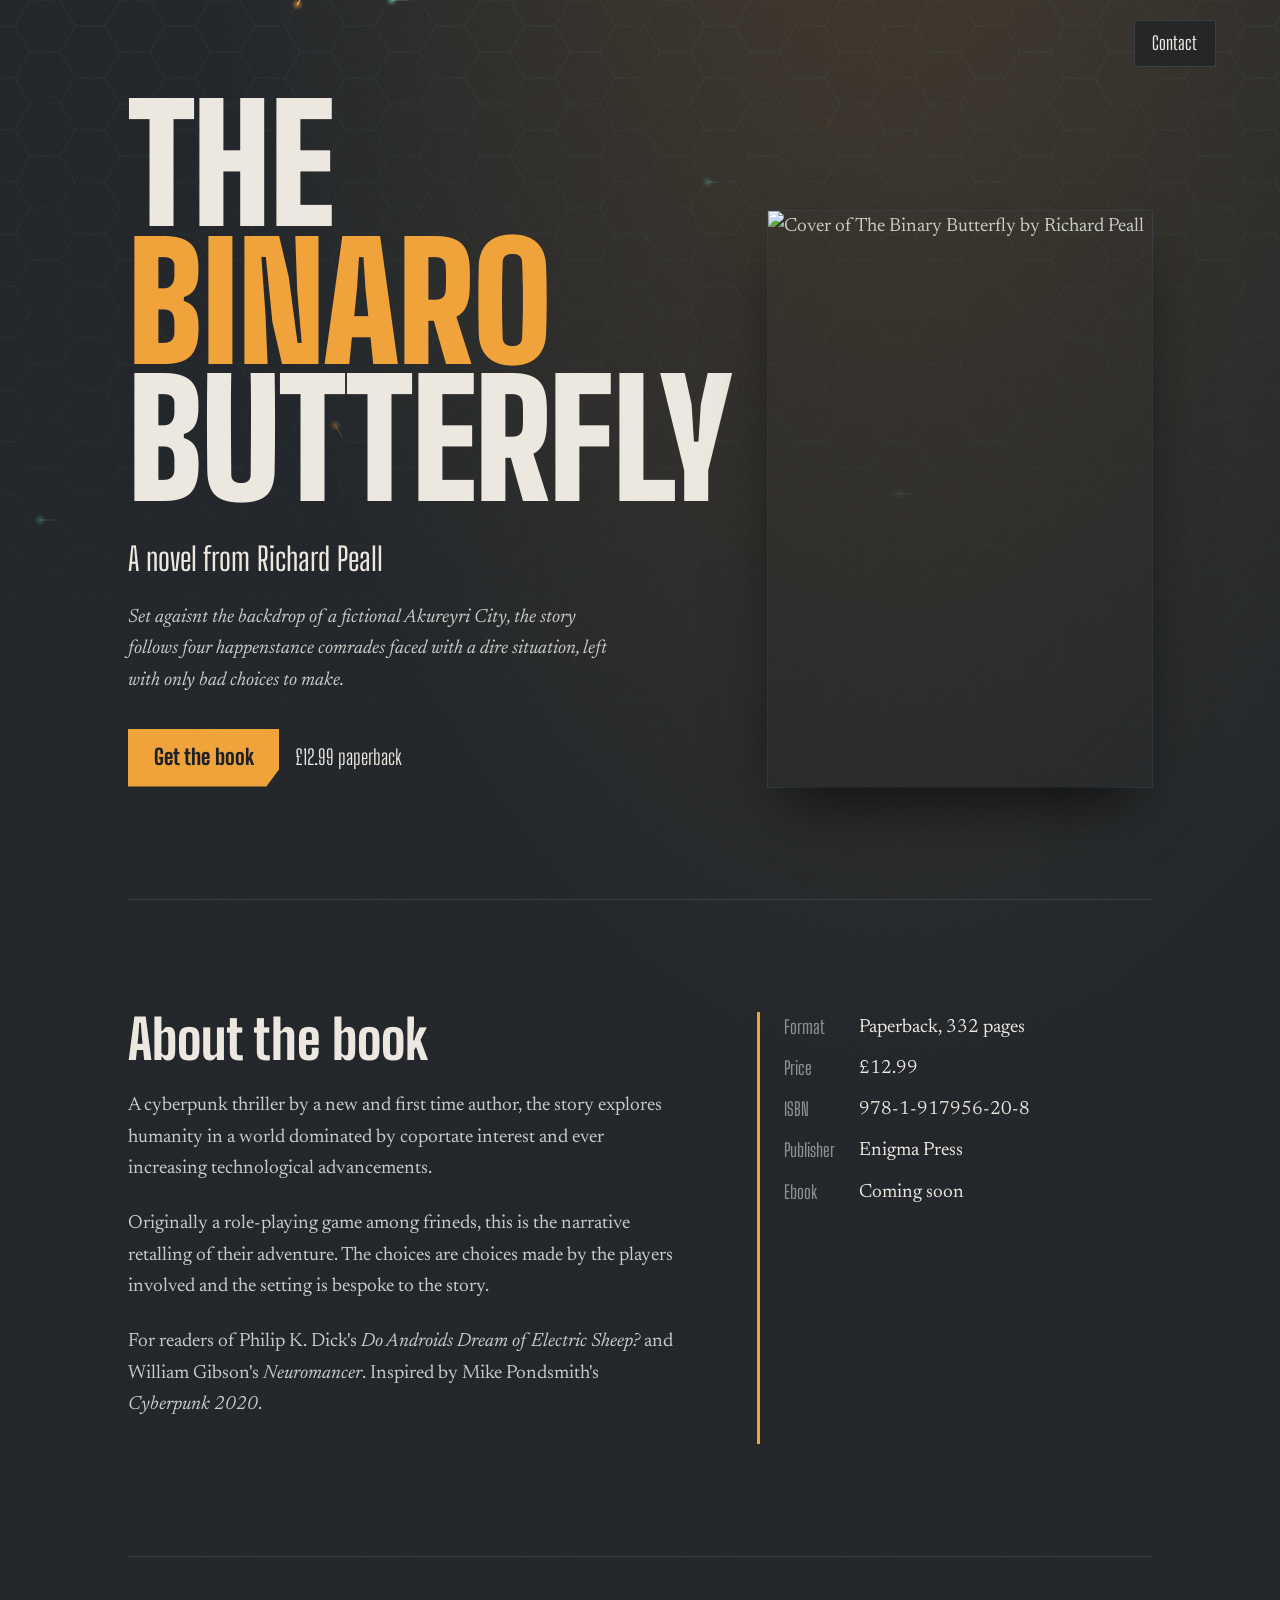
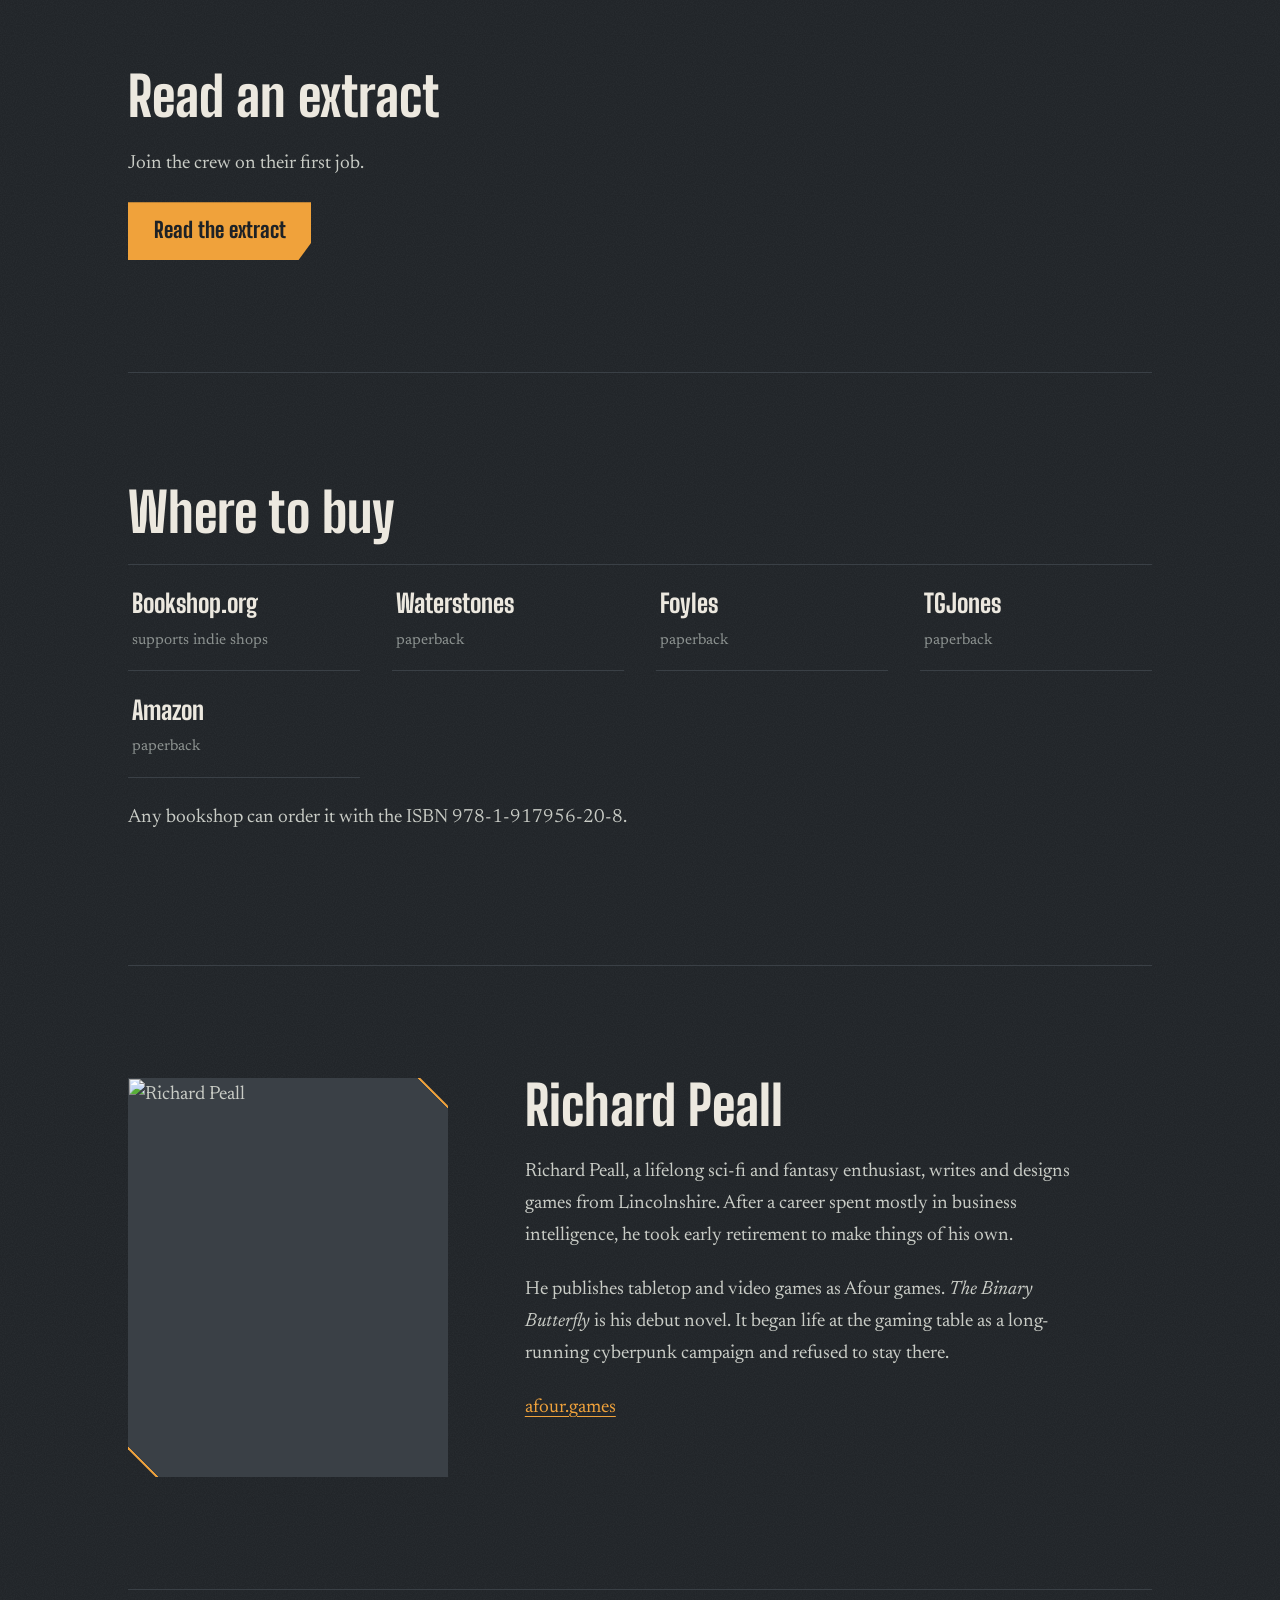
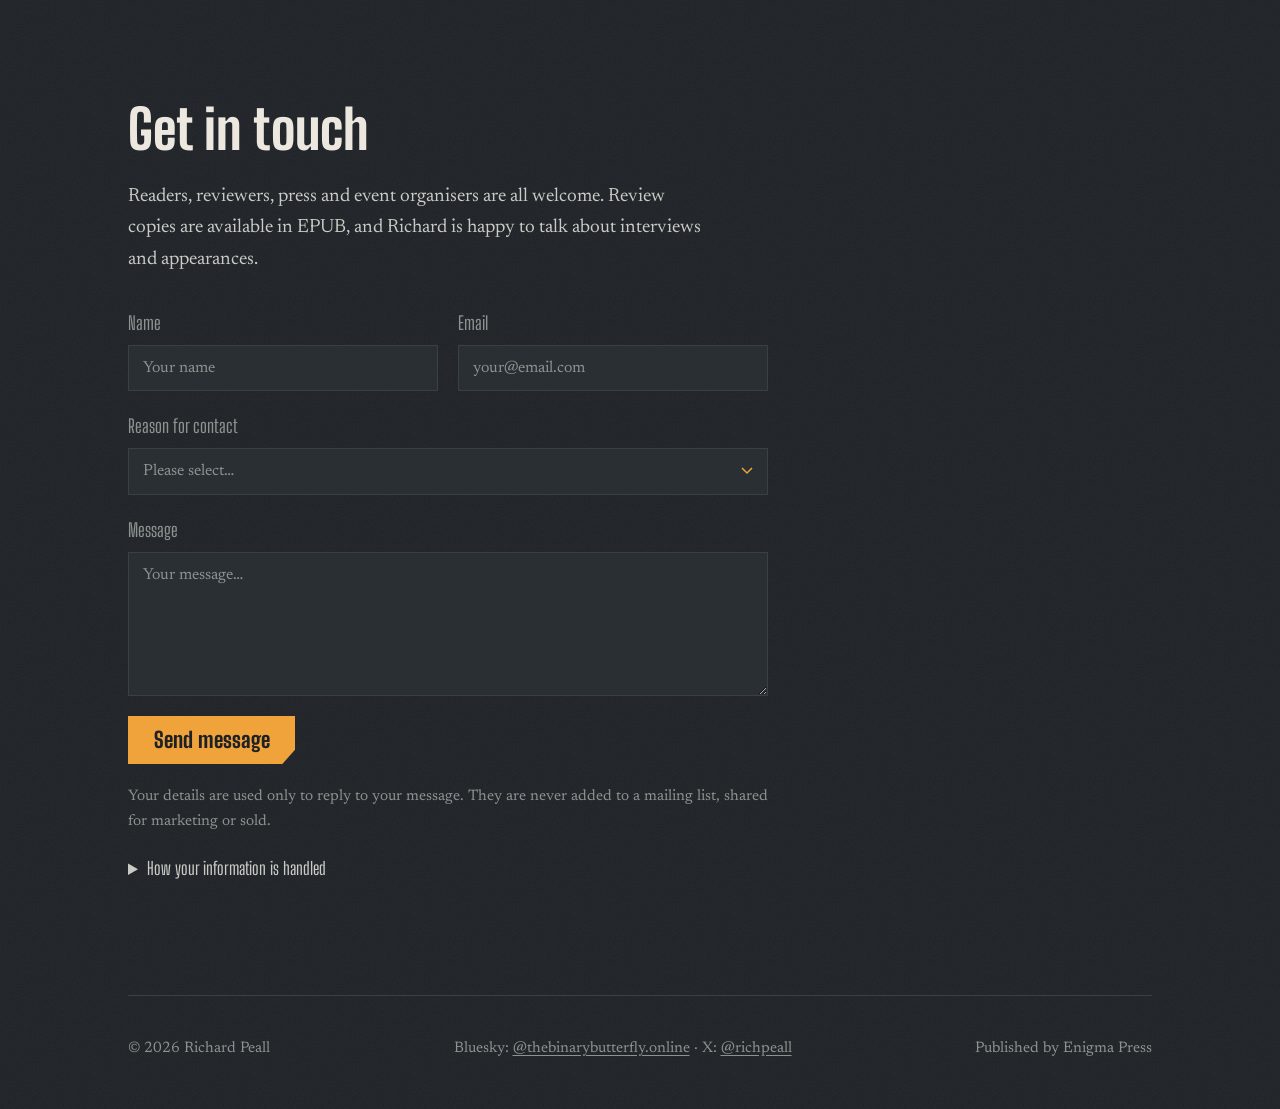
==== index.html @ 23377672 "Hide the reader quotes section until real quotes exist Comment out the 'What readers say' section, w" ====
<!DOCTYPE html>
<html lang="en-GB">
<head>
<meta charset="utf-8">
<meta name="viewport" content="width=device-width, initial-scale=1">
<title>The Binary Butterfly from Richard Peall</title>
<meta name="description" content="The Binary Butterfly, a cyberpunk novel from Richard Peall. Four lives collide in the cyberpunk Akureyri City with only bad choices left to make.">

<!-- Social sharing previews. Images live in /images/ and use full URLs so they resolve from any page. -->
<meta property="og:type" content="book">
<meta property="og:title" content="The Binary Butterfly from Richard Peall">
<meta property="og:description" content="Four lives collide in the cyberpunk Akureyri City with only bad choices left to make.">
<meta property="og:url" content="https://thebinarybutterfly.online/">
<meta property="og:image" content="https://thebinarybutterfly.online/images/share-card.jpg">
<meta property="og:image:width" content="1200">
<meta property="og:image:height" content="630">
<meta name="twitter:card" content="summary_large_image">

<!-- Structured data: helps search engines show the book properly -->
<script type="application/ld+json">
{
  "@context": "https://schema.org",
  "@type": "Book",
  "name": "The Binary Butterfly",
  "author": { "@type": "Person", "name": "Richard Peall" },
  "isbn": "9781917956208",
  "numberOfPages": 332,
  "bookFormat": "https://schema.org/Paperback",
  "publisher": { "@type": "Organization", "name": "Enigma Press" },
  "genre": "Cyberpunk",
  "offers": { "@type": "Offer", "price": "12.99", "priceCurrency": "GBP" }
}
</script>

<link rel="preconnect" href="https://fonts.googleapis.com">
<link rel="preconnect" href="https://fonts.gstatic.com" crossorigin>
<link href="https://fonts.googleapis.com/css2?family=Big+Shoulders+Display:wght@500;800;900&family=Newsreader:ital,opsz,wght@0,6..72,400;0,6..72,600;1,6..72,400&display=swap" rel="stylesheet">

<style>
/* ---------- Theme tokens: change these to re-skin the whole page ---------- */
:root {
  --concrete: #1E2226;   /* page background: wet concrete at night */
  --slab:     #2A2F34;   /* raised surfaces */
  --seam:     #3A4046;   /* borders, rules */
  --fog:      #C9CCC6;   /* body text */
  --paper:    #ECE8DF;   /* headings */
  --sodium:   #F0A23B;   /* accent: sodium streetlight */
  --aurora:   #6FC2B0;   /* secondary accent, used sparingly */

  --display: "Big Shoulders Display", "Arial Narrow", "Helvetica Neue", sans-serif;
  --text:    "Newsreader", Georgia, "Times New Roman", serif;

  --measure: 36rem;      /* comfortable reading width */
  --gutter:  clamp(1.25rem, 5vw, 4rem);
}

*, *::before, *::after { box-sizing: border-box; }
html { scroll-behavior: smooth; }
body {
  margin: 0;
  background-color: var(--concrete);
  /* sodium glow from above + fine concrete grain */
  background-image:
    radial-gradient(ellipse 80% 50% at 70% -10%, rgba(240,162,59,.18), transparent 70%),
    url("data:image/svg+xml,%3Csvg xmlns='http://www.w3.org/2000/svg' width='160' height='160'%3E%3Cfilter id='n'%3E%3CfeTurbulence type='fractalNoise' baseFrequency='.9' numOctaves='2' stitchTiles='stitch'/%3E%3CfeColorMatrix values='0 0 0 0 1  0 0 0 0 1  0 0 0 0 1  0 0 0 .05 0'/%3E%3C/filter%3E%3Crect width='100%25' height='100%25' filter='url(%23n)'/%3E%3C/svg%3E");
  color: var(--fog);
  font-family: var(--text);
  font-size: clamp(1.05rem, 1rem + .3vw, 1.2rem);
  line-height: 1.65;
}
img { max-width: 100%; height: auto; display: block; }
[hidden] { display: none !important; }
a { color: var(--sodium); text-underline-offset: .2em; }
a:hover { color: var(--aurora); }
:focus-visible { outline: 2px solid var(--aurora); outline-offset: 3px; }

h1, h2, h3 { font-family: var(--display); color: var(--paper); line-height: 1; margin: 0; }
h2 { font-size: clamp(2.2rem, 1.6rem + 2.5vw, 3.4rem); font-weight: 800; margin-bottom: 1.5rem; }
h3 { font-size: 1.6rem; font-weight: 800; }

.wrap { max-width: 72rem; margin: 0 auto; padding: 0 var(--gutter); }
section { padding: clamp(4rem, 10vw, 7rem) 0; border-top: 1px solid var(--seam); }
.prose { max-width: var(--measure); }
.prose p { margin: 0 0 1.2em; }

/* ---------- Hex field: faint honeycomb at the top of the page, fading into the concrete ----------
   Flat-top hexes, side 30px, tile 90 x 52. The canvas glints run on the same lattice, so keep the two in step. */
.hexfield {
  position: absolute; top: 0; left: 0; right: 0;
  height: 100vh; min-height: 40rem;
  z-index: 0; pointer-events: none; overflow: hidden;
  background-image: url("data:image/svg+xml,%3Csvg xmlns='http://www.w3.org/2000/svg' width='90' height='52'%3E%3Cpath d='M0 26H15L30 0H60L75 26H90M15 26L30 52H60L75 26' fill='none' stroke='%236FC2B0' stroke-opacity='.075' stroke-width='1'/%3E%3C/svg%3E");
  background-size: 90px 52px;
  -webkit-mask-image: linear-gradient(to bottom, #000 0%, rgba(0,0,0,.55) 45%, transparent 100%);
          mask-image: linear-gradient(to bottom, #000 0%, rgba(0,0,0,.55) 45%, transparent 100%);
}
.hexfield canvas { display: block; width: 100%; height: 100%; }
.wrap { position: relative; z-index: 1; }

/* ---------- Skip link ---------- */
.skip { position: absolute; left: -999px; }
.skip:focus { left: 1rem; top: 1rem; background: var(--sodium); color: var(--concrete); padding: .5rem 1rem; z-index: 10; }

/* ---------- Floating contact link: fades away once the contact section is on screen ---------- */
.float {
  position: fixed; top: 1.25rem; right: var(--gutter); z-index: 5;
  transition: opacity .4s ease, visibility .4s;
}
.float a {
  display: inline-block; padding: .45rem 1.1rem;
  font-family: var(--display); font-weight: 500; font-size: 1.15rem; color: var(--paper); text-decoration: none;
  background: rgba(30,34,38,.7); border: 1px solid var(--seam);
  -webkit-backdrop-filter: blur(6px); backdrop-filter: blur(6px);
}
.float a:hover { color: var(--sodium); border-color: var(--sodium); }
.float.gone { opacity: 0; visibility: hidden; }

/* ---------- Hero: the one bold moment ---------- */
.hero { display: grid; grid-template-columns: minmax(0, 1.3fr) minmax(0, 1fr); gap: clamp(2rem, 6vw, 5rem); align-items: end; padding: clamp(5rem, 8vw, 6rem) 0 clamp(4rem, 10vw, 7rem); }
.title {
  font-size: clamp(4.2rem, 2rem + 10vw, 10rem);
  font-weight: 900;
  line-height: .86;
  text-transform: uppercase;
  letter-spacing: -.01em;
}
.title span { display: block; }
.title .bin { color: var(--sodium); font-variant-numeric: tabular-nums; }
.byline { font-family: var(--display); font-weight: 500; font-size: clamp(1.5rem, 1.2rem + 1vw, 2.2rem); color: var(--paper); margin: 1.5rem 0 1rem; }
.hook { font-style: italic; max-width: 30rem; margin: 0 0 2rem; }

.btn {
  display: inline-block; background: var(--sodium); color: var(--concrete);
  font-family: var(--display); font-weight: 800; font-size: 1.35rem;
  padding: .7rem 1.6rem; text-decoration: none;
  clip-path: polygon(0 0, 100% 0, 100% 70%, calc(100% - .8rem) 100%, 0 100%); /* clipped corner, like a stamped plate */
}
.btn:hover { background: var(--paper); color: var(--concrete); }
.price { margin-left: 1rem; font-family: var(--display); font-size: 1.3rem; color: var(--paper); }

.cover { aspect-ratio: 2 / 3; width: 100%; max-width: 24rem; justify-self: end; box-shadow: 0 30px 60px -20px rgba(0,0,0,.7), 0 0 0 1px var(--seam); }

/* Author photo: corners cut top right and bottom left, like the button's stamped plate.
   The frame is 1px larger than the photo; its cut edges are sodium, the straight edges are seam. */
.portrait {
  width: 100%; max-width: 20rem;
  --cut: 1.75rem;
  --chamfer: polygon(0 0, calc(100% - var(--cut)) 0, 100% var(--cut), 100% 100%, var(--cut) 100%, 0 calc(100% - var(--cut)));
  padding: 1px;
  background:
    linear-gradient(225deg, var(--sodium) calc(var(--cut) * .7071 + 2px), transparent 0),
    linear-gradient(45deg,  var(--sodium) calc(var(--cut) * .7071 + 2px), transparent 0),
    var(--seam);
  clip-path: var(--chamfer);
}
.portrait img { width: 100%; clip-path: var(--chamfer); }

/* ---------- Book details ---------- */
.split { display: grid; grid-template-columns: 1.4fr 1fr; gap: clamp(2rem, 6vw, 5rem); }
dl.facts { margin: 0; display: grid; grid-template-columns: auto 1fr; gap: .6rem 1.5rem; align-content: start; border-left: 3px solid var(--sodium); padding-left: 1.5rem; }
dl.facts dt { font-family: var(--display); font-weight: 500; color: #8C9290; font-size: 1.15rem; }
dl.facts dd { margin: 0; color: var(--paper); }

/* ---------- Praise ---------- */
.quotes { display: grid; gap: 2.5rem; max-width: 50rem; }
blockquote { margin: 0; font-size: clamp(1.25rem, 1.1rem + .6vw, 1.6rem); line-height: 1.45; color: var(--paper); font-style: italic; }
blockquote footer { font-style: normal; font-size: 1rem; color: #8C9290; margin-top: .6rem; }

/* ---------- Where to buy ---------- */
.stores { list-style: none; padding: 0; margin: 0; display: grid; grid-template-columns: repeat(auto-fit, minmax(13rem, 1fr)); column-gap: 2rem; border-top: 1px solid var(--seam); }
.stores li { border-bottom: 1px solid var(--seam); }
.stores a {
  display: flex; flex-direction: column; gap: .2rem;
  padding: 1.1rem .25rem; text-decoration: none; color: var(--paper);
  font-family: var(--display); font-weight: 800; font-size: 1.6rem;
}
.stores a small { font-family: var(--text); font-weight: 400; font-size: .95rem; color: #8C9290; }
.stores a:hover { color: var(--sodium); }

/* ---------- Author ---------- */
.author { display: grid; grid-template-columns: 20rem 1fr; gap: clamp(2rem, 6vw, 5rem); align-items: start; }

/* ---------- Contact form (posts to Formspree) ---------- */
.contact-form { display: grid; gap: 1.25rem; max-width: 40rem; margin-top: 2rem; }
.form-row { display: grid; grid-template-columns: 1fr 1fr; gap: 1.25rem; }
.field { display: grid; gap: .4rem; }
.field label { font-family: var(--display); font-weight: 500; font-size: 1.15rem; color: #8C9290; }
.field input, .field select, .field textarea {
  width: 100%; font: inherit; font-size: 1rem; line-height: 1.4; color: var(--paper);
  background: var(--slab); border: 1px solid var(--seam); border-radius: 0; padding: .7rem .85rem;
}
.field textarea { min-height: 9rem; resize: vertical; }
.field select {
  appearance: none; -webkit-appearance: none; padding-right: 2.5rem;
  background: var(--slab) url("data:image/svg+xml,%3Csvg xmlns='http://www.w3.org/2000/svg' width='12' height='8'%3E%3Cpath d='M1 1l5 5 5-5' fill='none' stroke='%23F0A23B' stroke-width='1.5'/%3E%3C/svg%3E") no-repeat right .9rem center;
}
.field select:invalid { color: #8C9290; }
.field option { color: var(--paper); background: var(--slab); }
.field ::placeholder { color: #8C9290; opacity: 1; }
.field input:focus, .field select:focus, .field textarea:focus { outline: 2px solid var(--aurora); outline-offset: 0; border-color: var(--aurora); }
.honeypot { position: absolute; left: -9999px; width: 1px; height: 1px; overflow: hidden; }
button.btn { border: 0; cursor: pointer; justify-self: start; }
button.btn:disabled { opacity: .6; cursor: progress; }
.form-note { margin: 0; font-size: .95rem; color: #8C9290; }
.privacy { font-size: .95rem; color: #8C9290; max-width: var(--measure); }
.privacy summary { cursor: pointer; font-family: var(--display); font-weight: 500; font-size: 1.1rem; color: var(--fog); }
.privacy summary:hover { color: var(--sodium); }
.privacy p { margin: .75rem 0 0; }
.form-status { margin: 0; }
.form-status:empty { display: none; }
.form-status.error { color: var(--sodium); }
.form-success { font-family: var(--display); font-weight: 500; font-size: clamp(1.4rem, 1.2rem + .8vw, 1.9rem); color: var(--paper); margin: 2rem 0 0; }
.form-success:focus { outline: none; }
.foot a { color: inherit; }
.foot a:hover { color: var(--sodium); }

/* ---------- Footer ---------- */
.foot { border-top: 1px solid var(--seam); padding: 2.5rem 0 3rem; font-size: .95rem; color: #8C9290; display: flex; justify-content: space-between; flex-wrap: wrap; gap: 1rem; }

/* ---------- Mobile ---------- */
@media (max-width: 760px) {
  .hero, .split, .author { grid-template-columns: 1fr; }
  .cover { justify-self: start; max-width: 18rem; }
  .form-row { grid-template-columns: 1fr; }
}

@media (prefers-reduced-motion: reduce) {
  html { scroll-behavior: auto; }
  .float { transition: none; }
}
</style>
</head>
<body>
<a class="skip" href="#book">Skip to the book</a>
<div class="hexfield" aria-hidden="true"><canvas></canvas></div>

<div class="wrap">
  <nav class="float" aria-label="Contact">
    <a href="#contact">Contact</a>
  </nav>

   <main>
    <div class="hero">
      <div>
        <h1 class="title" aria-label="The Binary Butterfly">
          <span>The</span>
          <span class="bin" data-decode="Binary">Binary</span>
          <span>Butterfly</span>
        </h1>
        <p class="byline">A novel from Richard Peall</p>
        <p class="hook">Set agaisnt the backdrop of a fictional Akureyri City, the story follows four happenstance comrades faced with a dire situation, left with only bad choices to make.</p>
        <a class="btn" href="#buy">Get the book</a><span class="price">£12.99 paperback</span>
      </div>

      <img class="cover" src="https://thebinarybutterfly.online/images/TBB-COVER.jpg" alt="Cover of The Binary Butterfly by Richard Peall" width="800" height="1200" fetchpriority="high">
    </div>

    <section id="book">
      <div class="split">
        <div class="prose">
          <h2>About the book</h2>
          <p>A cyberpunk thriller by a new and first time author, the story explores humanity in a world dominated by coportate interest and ever increasing technological advancements.</p>
          <p>Originally a role-playing game among frineds, this is the narrative retalling of their adventure. The choices are choices made by the players involved and the setting is bespoke to the story.</p>
          <!-- Optional comps line. Keep or remove. -->
          <p>For readers of Philip K. Dick's <em>Do Androids Dream of Electric Sheep?</em> and William Gibson's <em>Neuromancer</em>. Inspired by Mike Pondsmith's <em>Cyberpunk 2020</em>.</p>
        </div>
        <dl class="facts">
          <dt>Format</dt><dd>Paperback, 332 pages</dd>
          <dt>Price</dt><dd>£12.99</dd>
          <dt>ISBN</dt><dd>978-1-917956-20-8</dd>
          <dt>Publisher</dt><dd>Enigma Press</dd>
          <dt>Ebook</dt><dd><!-- EDIT --> Coming soon</dd>
        </dl>
      </div>
    </section>

    <!-- READER QUOTES: hidden until there are real ones to show.
         To restore: replace the placeholder quotes (delete any unused block),
         then remove this comment's opening line and the closing line after </section>.
    <section id="praise">
      <h2>What readers say</h2>
      <div class="quotes">
        <blockquote>
          <p>Review quote goes here. One or two sentences, pulled from a published review.</p>
          <footer>Reviewer name, Publication or blog</footer>
        </blockquote>
        <blockquote>
          <p>Second review quote goes here.</p>
          <footer>Reviewer name, Publication or blog</footer>
        </blockquote>
      </div>
    </section>
    END READER QUOTES -->

    <section id="extract">
      <div class="prose">
        <h2>Read an extract</h2>
        <p>Join the crew on their first job.</p>
        <a class="btn" href="extract/">Read the extract</a>
      </div>
    </section>

    <section id="buy">
      <h2>Where to buy</h2>
      <ul class="stores">
        <li><a href="https://uk.bookshop.org/p/books/the-binary-butterfly-richard-peall/90111f8dfc41b862?ean=9781917956208">Bookshop.org <small>supports indie shops</small></a></li>
        <li><a href="https://www.waterstones.com/book/the-binary-butterfly/richard-peall/9781917956208">Waterstones <small>paperback</small></a></li>
        <li><a href="https://www.foyles.co.uk/book/the-binary-butterfly/richard-peall/9781917956208">Foyles <small>paperback</small></a></li>
        <li><a href="https://www.tgjonesonline.co.uk/Product/RICHARD-PEALL/THE-BINARY-BUTTERFLY/15994697">TGJones <small>paperback</small></a></li>
        <li><a href="https://www.amazon.co.uk/Binary-Butterfly-Richard-Peall/dp/1917956207/">Amazon <small>paperback</small></a></li>
      </ul>
      <p class="prose" style="margin-top:1.5rem">Any bookshop can order it with the ISBN 978-1-917956-20-8.</p>
    </section>

    <section id="author">
      <div class="author">
        <div class="portrait"><img src="https://thebinarybutterfly.online/images/Richy2023_6x8.jpg" alt="Richard Peall" width="640" height="800" loading="lazy"></div>
        <div class="prose">
          <h2>Richard Peall</h2>
          <!-- EDIT: check every line below before publishing -->
          <p>Richard Peall, a lifelong sci-fi and fantasy enthusiast, writes and designs games from Lincolnshire. After a career spent mostly in business intelligence, he took early retirement to make things of his own.</p>
          <p>He publishes tabletop and video games as Afour games. <em>The Binary Butterfly</em> is his debut novel. It began life at the gaming table as a long-running cyberpunk campaign and refused to stay there.</p>
          <p><a href="https://afour.games/">afour.games</a></p>
        </div>
      </div>
    </section>

    <section id="contact">
      <div class="prose">
        <h2>Get in touch</h2>
        <p>Readers, reviewers, press and event organisers are all welcome. Review copies are available in EPUB, and Richard is happy to talk about interviews and appearances.</p>
      </div>

      <!-- Without JavaScript this posts straight to Formspree, which shows its own thank-you page -->
      <form class="contact-form" id="contact-form" action="https://formspree.io/f/xdajvpzg" method="POST">
        <!-- Honeypot anti-spam field: do not remove -->
        <div class="honeypot" aria-hidden="true">
          <label for="gotcha">Leave this empty</label>
          <input type="text" id="gotcha" name="_gotcha" tabindex="-1" autocomplete="off">
        </div>
        <input type="hidden" name="_subject" value="Contact via thebinarybutterfly.online">

        <div class="form-row">
          <div class="field">
            <label for="cf-name">Name</label>
            <input type="text" id="cf-name" name="name" required autocomplete="name" placeholder="Your name">
          </div>
          <div class="field">
            <label for="cf-email">Email</label>
            <input type="email" id="cf-email" name="email" required autocomplete="email" placeholder="your@email.com">
          </div>
        </div>

        <div class="field">
          <label for="cf-reason">Reason for contact</label>
          <select id="cf-reason" name="reason" required>
            <option value="" disabled selected>Please select…</option>
            <option value="Reader message">Reader message</option>
            <option value="Press / media enquiry">Press / media enquiry</option>
            <option value="Review copy request">Review copy request</option>
            <option value="Events / appearances">Events / appearances</option>
            <option value="Other">Other</option>
          </select>
        </div>

        <div class="field">
          <label for="cf-message">Message</label>
          <textarea id="cf-message" name="message" required placeholder="Your message…"></textarea>
        </div>

        <button type="submit" class="btn">Send message</button>
        <p class="form-status" id="form-status" role="alert"></p>
        <p class="form-note">Your details are used only to reply to your message. They are never added to a mailing list, shared for marketing or sold.</p>
        <details class="privacy">
          <summary>How your information is handled</summary>
          <p>Richard Peall is responsible for the information you send through this form: your name, email address, reason for contact and message. It is used only to read and respond to your enquiry, on the basis of legitimate interests under UK GDPR.</p>
          <p>Messages are delivered by Formspree, an external form service that processes them on Richard’s behalf and may store them outside the UK. See <a href="https://formspree.io/legal/privacy-policy" rel="noopener">Formspree’s privacy policy</a>. Your message is kept only as long as needed to deal with your enquiry and any follow-up, then deleted.</p>
          <p>You can ask to see, correct or delete your information at any time by sending a request through this form. If you are unhappy with how it has been handled, you can complain to the <a href="https://ico.org.uk/make-a-complaint/" rel="noopener">Information Commissioner’s Office</a>.</p>
        </details>
      </form>

      <p class="form-success" id="form-success" tabindex="-1" hidden>Thank you — your message has been received. Richard will be in touch soon.</p>
    </section>
  </main>

  <footer class="foot">
    <span>© 2026 Richard Peall</span>
    <span>Bluesky: <a href="https://bsky.app/profile/thebinarybutterfly.online" rel="noopener">@thebinarybutterfly.online</a> · X: <a href="https://x.com/richpeall" rel="noopener">@richpeall</a></span>
    <span>Published by Enigma Press</span>
  </footer>
</div>

<script>
/* One-off decode: "Binary" resolves from 0s and 1s on page load. Skipped if the visitor prefers reduced motion. */
(function () {
  var el = document.querySelector('[data-decode]');
  if (!el || window.matchMedia('(prefers-reduced-motion: reduce)').matches) return;
  var word = el.dataset.decode, frame = 0, total = 36;
  function tick() {
    var settled = Math.floor((frame / total) * word.length);
    var out = '';
    for (var i = 0; i < word.length; i++) {
      out += i < settled ? word[i] : (Math.random() < .5 ? '0' : '1');
    }
    el.textContent = out;
    if (frame++ < total) { setTimeout(tick, 45); } else { el.textContent = word; }
  }
  setTimeout(tick, 300);
})();
</script>

<script>
/* Hex glints: faint points of light that run along the honeycomb lines and fade.
   Skipped if the visitor prefers reduced motion (the static grid stays), and paused while off screen. */
(function () {
  var field = document.querySelector('.hexfield');
  var canvas = field && field.querySelector('canvas');
  if (!canvas || !canvas.getContext || window.matchMedia('(prefers-reduced-motion: reduce)').matches) return;

  var ctx = canvas.getContext('2d');
  var TW = 90, TH = 52, HX = 30, DX = 15, DY = 26;   /* must match the CSS tile */
  /* Every lattice vertex has three edges. "A" vertices have their flat edge to the left, "B" to the right;
     each step alternates the type, and B's direction i is the reverse of A's direction i. */
  var DIRS = {
    A: [[-HX, 0], [DX, -DY], [DX, DY]],
    B: [[HX, 0], [-DX, -DY], [-DX, DY]]
  };
  var TRAIL = 0.7;                                   /* seconds of tail */
  var COLOURS = ['111,194,176', '111,194,176', '111,194,176', '240,162,59'];  /* mostly aurora, sometimes sodium */
  var w = 0, h = 0, glints = [], running = false, last = 0;

  function spawn(g, now) {
    var cols = Math.ceil(w / TW) + 1, rows = Math.ceil(h / TH) + 1;
    g.x = TW * Math.floor(Math.random() * cols) + DX;
    g.y = TH * Math.floor(Math.random() * rows * 0.75) + DY;  /* favour the top, where the grid is strongest */
    g.type = 'A';
    g.dir = Math.floor(Math.random() * 3);
    g.along = 0;
    g.speed = 45 + Math.random() * 40;
    g.born = now + Math.random() * 3;                 /* staggered starts */
    g.life = 3 + Math.random() * 4;
    g.rgb = COLOURS[Math.floor(Math.random() * COLOURS.length)];
    g.trail = [];
    return g;
  }

  function resize() {
    var dpr = Math.min(window.devicePixelRatio || 1, 2);
    w = field.clientWidth; h = field.clientHeight;
    canvas.width = Math.round(w * dpr); canvas.height = Math.round(h * dpr);
    ctx.setTransform(dpr, 0, 0, dpr, 0, 0);
    var want = Math.max(4, Math.min(16, Math.round(w * h / 70000)));
    var now = performance.now() / 1000;
    while (glints.length < want) glints.push(spawn({}, now));
    glints.length = want;
  }

  function step(g, dt, now) {
    if (now < g.born) return;
    var d = DIRS[g.type][g.dir];
    var len = Math.sqrt(d[0] * d[0] + d[1] * d[1]);
    g.along += g.speed * dt;
    while (g.along >= len) {                          /* reached the next vertex: pick a new edge, never straight back */
      g.along -= len;
      g.x += d[0]; g.y += d[1];
      g.trail.push({ x: g.x, y: g.y, t: now });
      g.type = g.type === 'A' ? 'B' : 'A';
      var next = Math.floor(Math.random() * 2);
      g.dir = next >= g.dir ? next + 1 : next;
      d = DIRS[g.type][g.dir];
      len = Math.sqrt(d[0] * d[0] + d[1] * d[1]);
    }
    var f = g.along / len;
    g.hx = g.x + d[0] * f; g.hy = g.y + d[1] * f;
    g.trail.push({ x: g.hx, y: g.hy, t: now });
    while (g.trail.length && now - g.trail[0].t > TRAIL) g.trail.shift();
  }

  function draw(g, now) {
    if (now < g.born || g.trail.length < 2) return;
    var age = (now - g.born) / g.life;
    if (age >= 1) { spawn(g, now); g.born = now + Math.random() * 1.5; return; }
    var env = Math.sin(Math.PI * age) * 0.5;          /* peak opacity: keep it a whisper */
    var t = g.trail;
    ctx.lineWidth = 1.2;
    for (var i = 1; i < t.length; i++) {
      var a = env * (1 - (now - t[i].t) / TRAIL);
      if (a <= 0) continue;
      ctx.strokeStyle = 'rgba(' + g.rgb + ',' + a.toFixed(3) + ')';
      ctx.beginPath(); ctx.moveTo(t[i - 1].x, t[i - 1].y); ctx.lineTo(t[i].x, t[i].y); ctx.stroke();
    }
    var r = ctx.createRadialGradient(g.hx, g.hy, 0, g.hx, g.hy, 6);
    r.addColorStop(0, 'rgba(' + g.rgb + ',' + (env * 1.4).toFixed(3) + ')');
    r.addColorStop(1, 'rgba(' + g.rgb + ',0)');
    ctx.fillStyle = r;
    ctx.fillRect(g.hx - 6, g.hy - 6, 12, 12);
  }

  function frame(ms) {
    if (!running) return;
    var now = ms / 1000, dt = Math.min(now - last, 0.05);
    last = now;
    ctx.clearRect(0, 0, w, h);
    ctx.globalCompositeOperation = 'lighter';
    for (var i = 0; i < glints.length; i++) { step(glints[i], dt, now); draw(glints[i], now); }
    requestAnimationFrame(frame);
  }

  function start() { if (running) return; running = true; last = performance.now() / 1000; requestAnimationFrame(frame); }
  function stop() { running = false; }

  resize();
  window.addEventListener('resize', resize);
  if ('IntersectionObserver' in window) {
    new IntersectionObserver(function (e) { e[0].isIntersecting ? start() : stop(); }).observe(field);
  } else {
    start();
  }
})();
</script>

<script>
/* Hide the floating contact link while the contact section itself is in view. */
(function () {
  var link = document.querySelector('.float'), target = document.getElementById('contact');
  if (!link || !target || !('IntersectionObserver' in window)) return;
  new IntersectionObserver(function (e) {
    link.classList.toggle('gone', e[0].isIntersecting);
  }).observe(target);
})();
</script>

<script>
/* Contact form: send in the background and show the result in place, instead of leaving the page. */
(function () {
  var form = document.getElementById('contact-form');
  if (!form || !window.fetch || !window.FormData) return;
  var status = document.getElementById('form-status');
  var success = document.getElementById('form-success');
  var button = form.querySelector('button[type="submit"]');

  form.addEventListener('submit', function (e) {
    e.preventDefault();
    status.textContent = ''; status.className = 'form-status';
    button.disabled = true; button.textContent = 'Sending…';

    fetch(form.action, { method: 'POST', body: new FormData(form), headers: { 'Accept': 'application/json' } })
      .then(function (res) {
        if (!res.ok) throw new Error(res.status);
        form.hidden = true;
        success.hidden = false;
        success.focus();
      })
      .catch(function () {
        status.textContent = 'Sorry, your message didn’t send. Please check your connection and try again in a moment.';
        status.className = 'form-status error';
        button.disabled = false; button.textContent = 'Send message';
      });
  });
})();
</script>
</body>
</html>
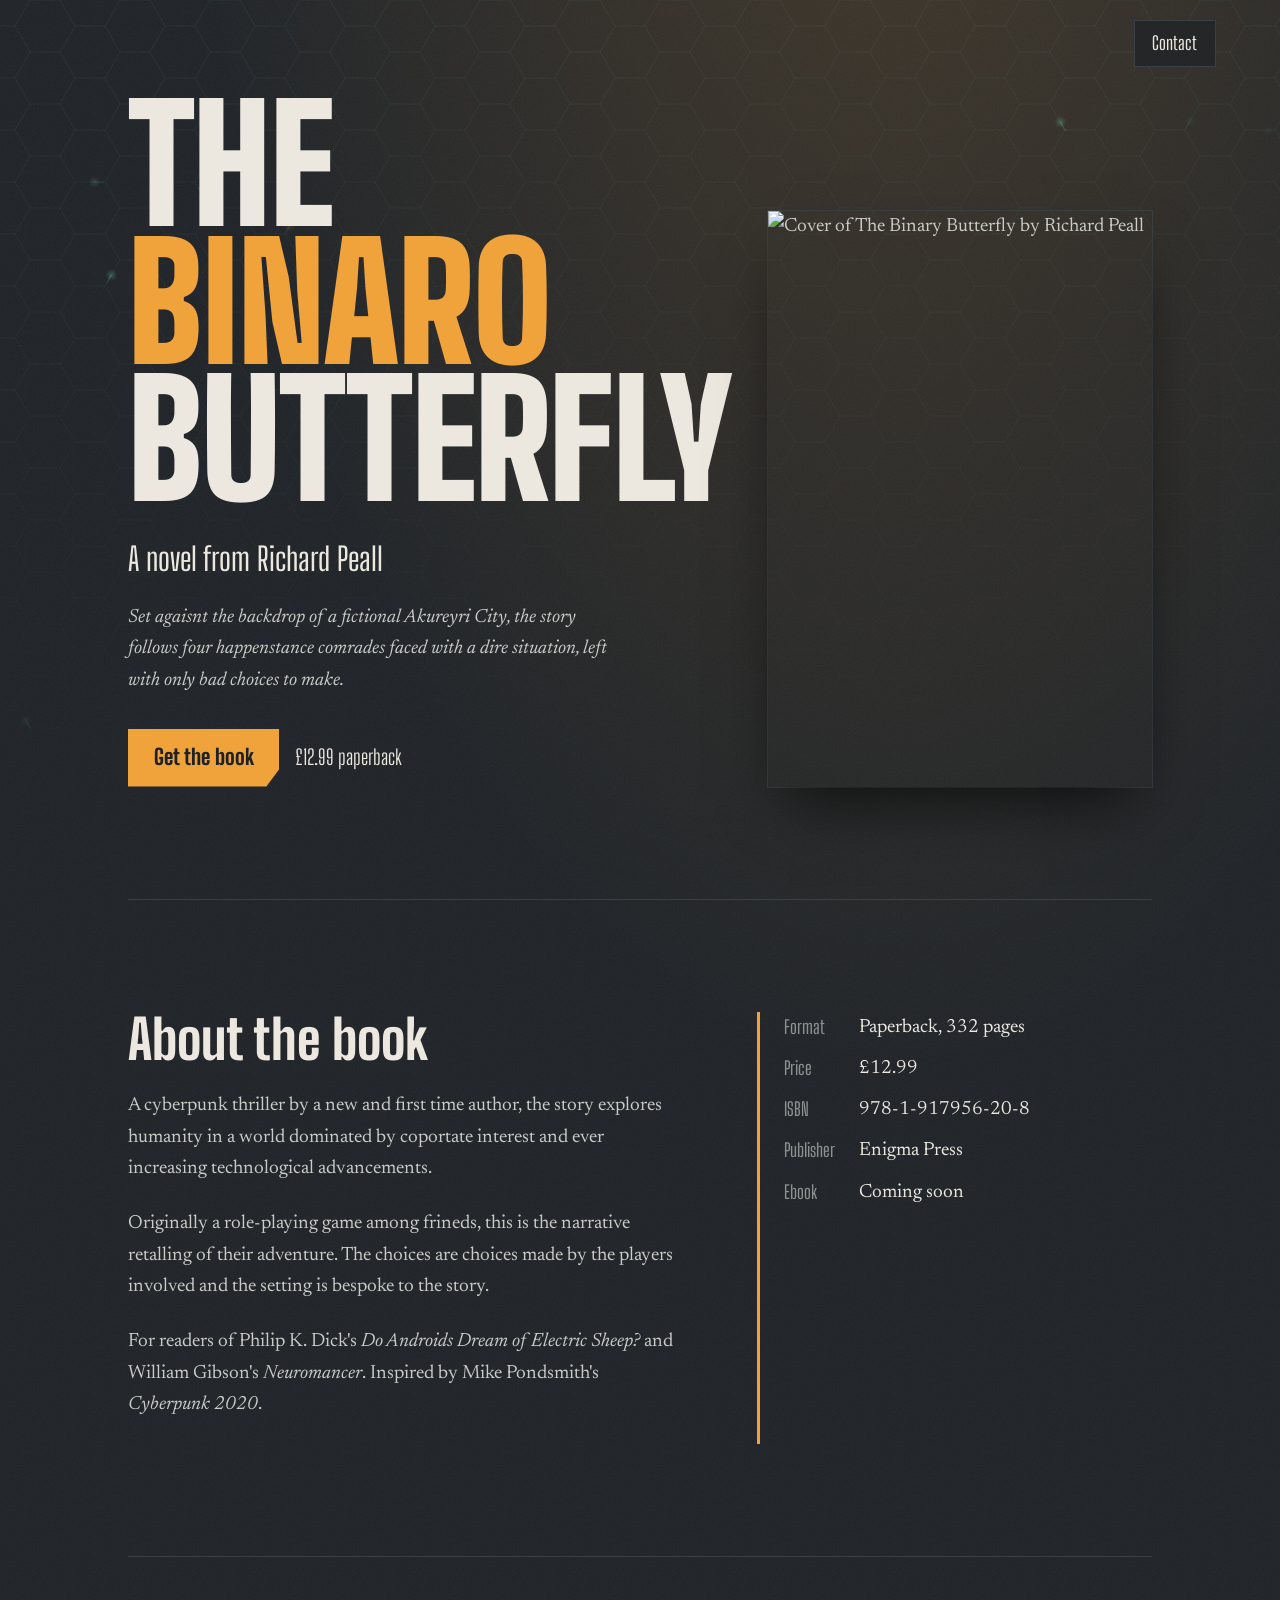
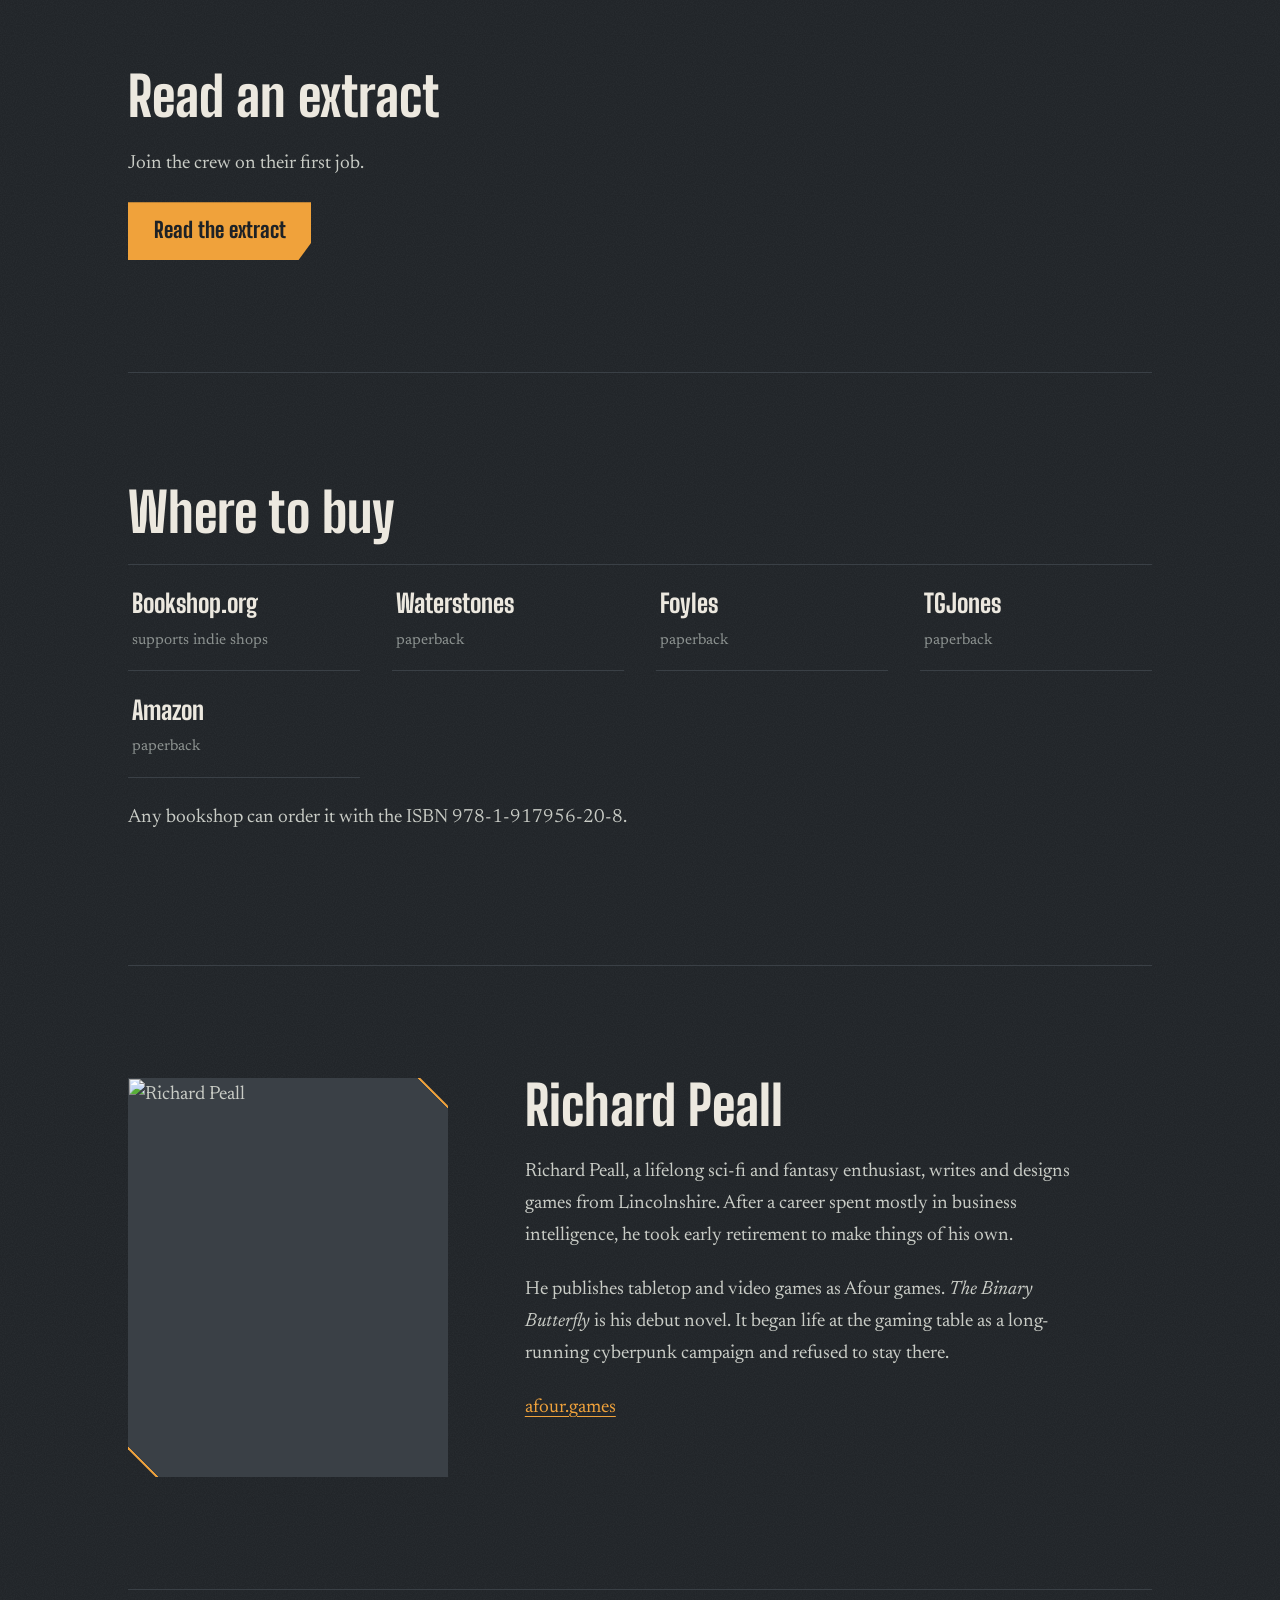
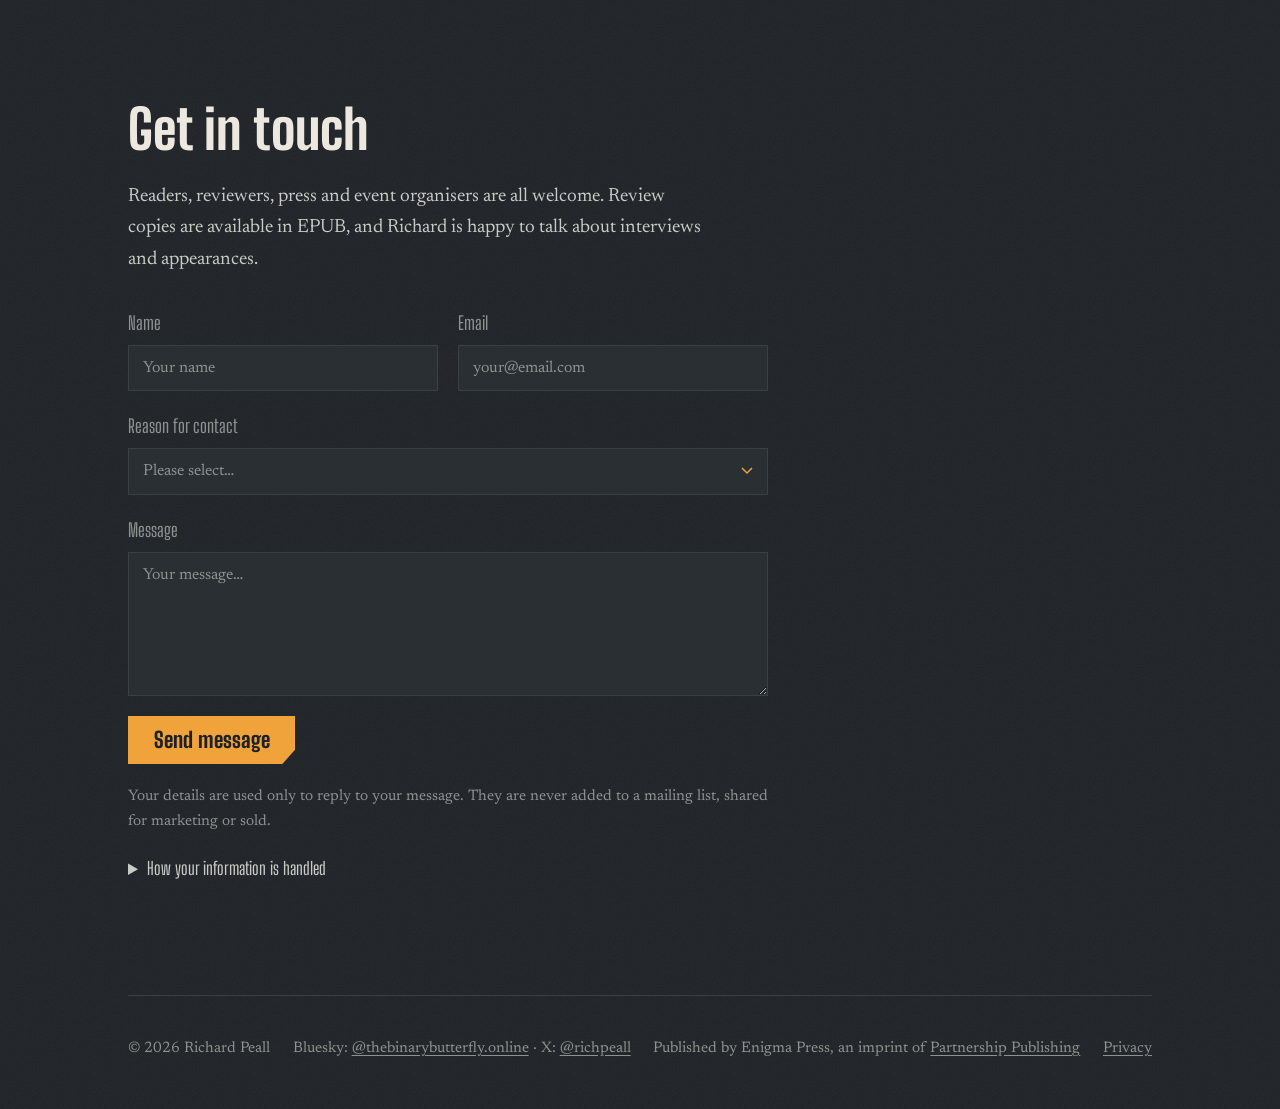
==== commit 8e3caf67: "Add GoatCounter analytics, a privacy page, and the publisher imprint Load GoatCounter's cookie-free " ====
--- a/index.html
+++ b/index.html
@@ -386,7 +386,8 @@
   <footer class="foot">
     <span>© 2026 Richard Peall</span>
     <span>Bluesky: <a href="https://bsky.app/profile/thebinarybutterfly.online" rel="noopener">@thebinarybutterfly.online</a> · X: <a href="https://x.com/richpeall" rel="noopener">@richpeall</a></span>
-    <span>Published by Enigma Press</span>
+    <span>Published by Enigma Press, an imprint of <a href="https://www.partnershippublishing.co.uk/" rel="noopener">Partnership Publishing</a></span>
+    <span><a href="privacy/">Privacy</a></span>
   </footer>
 </div>
 
@@ -559,5 +560,7 @@
   });
 })();
 </script>
+<!-- Cookie-free visitor statistics (GoatCounter); see /privacy/ -->
+<script data-goatcounter="https://richpeall.goatcounter.com/count" async src="https://gc.zgo.at/count.js"></script>
 </body>
 </html>
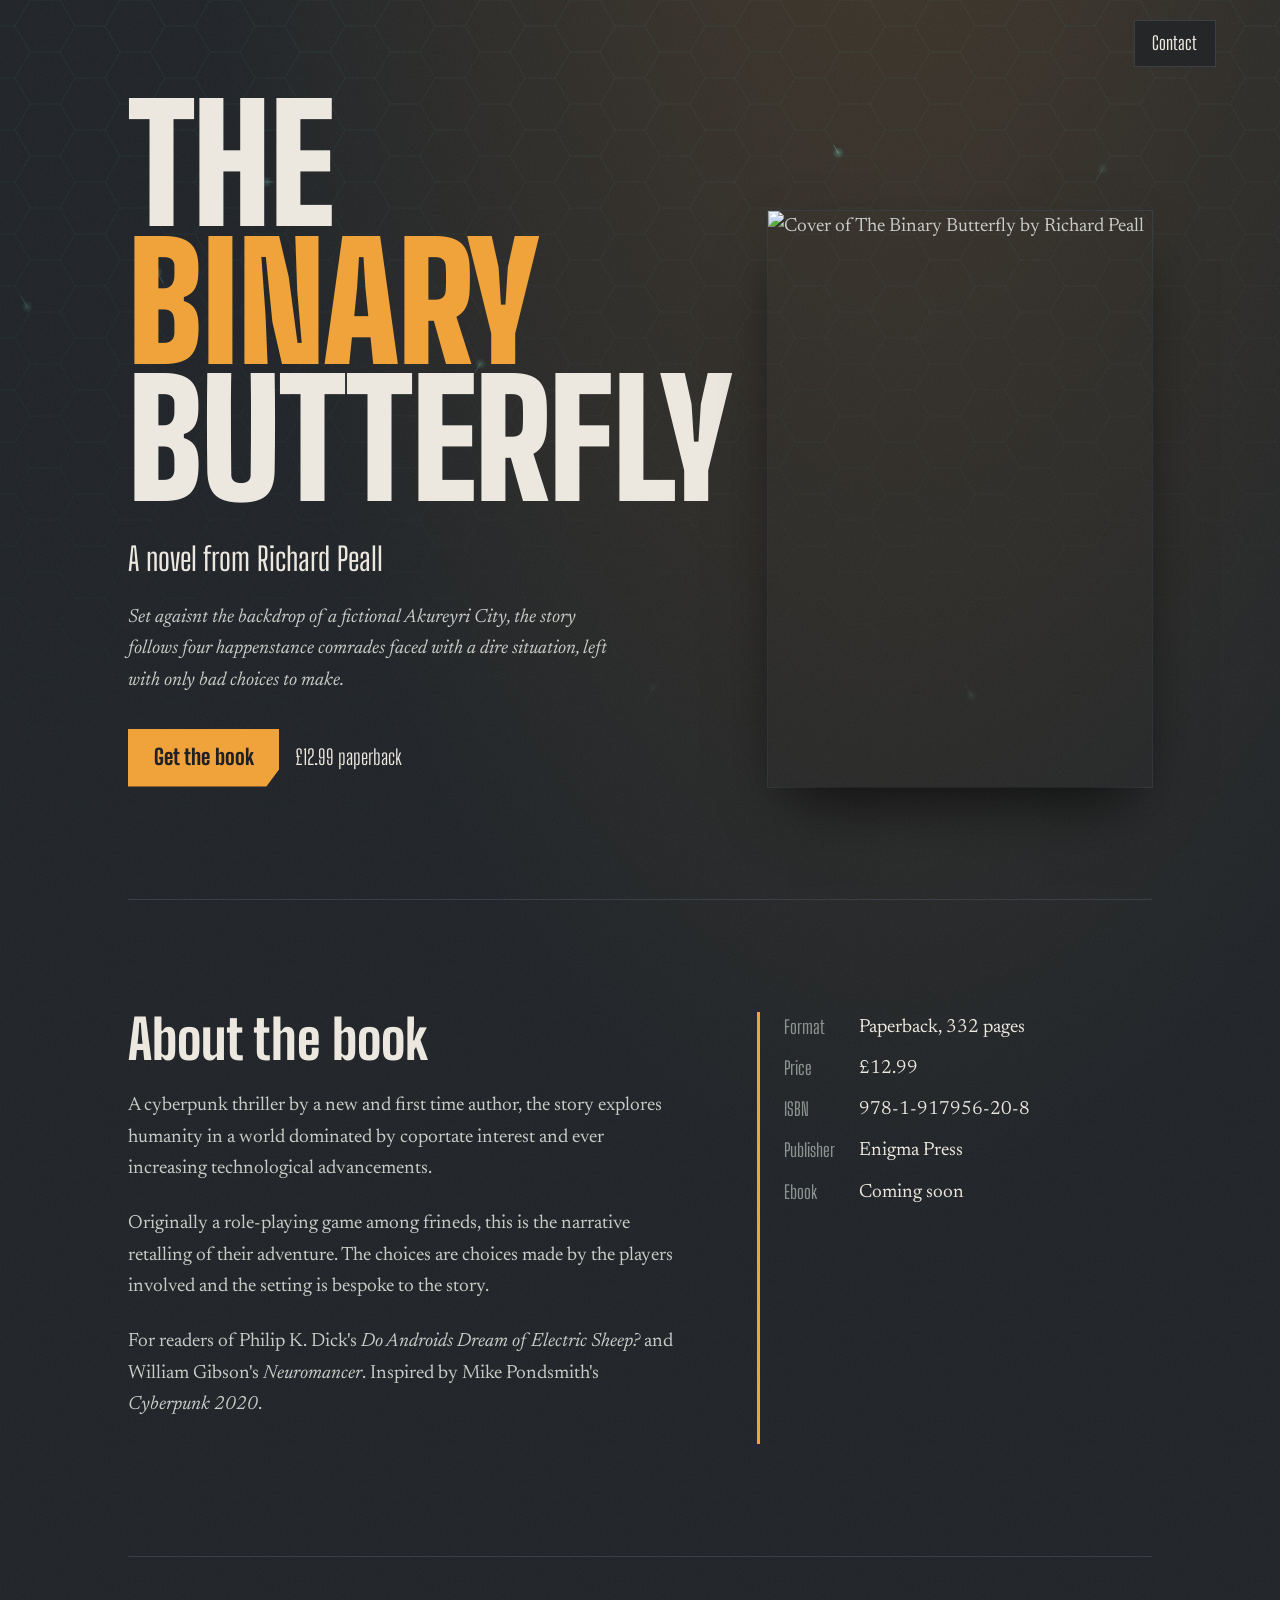
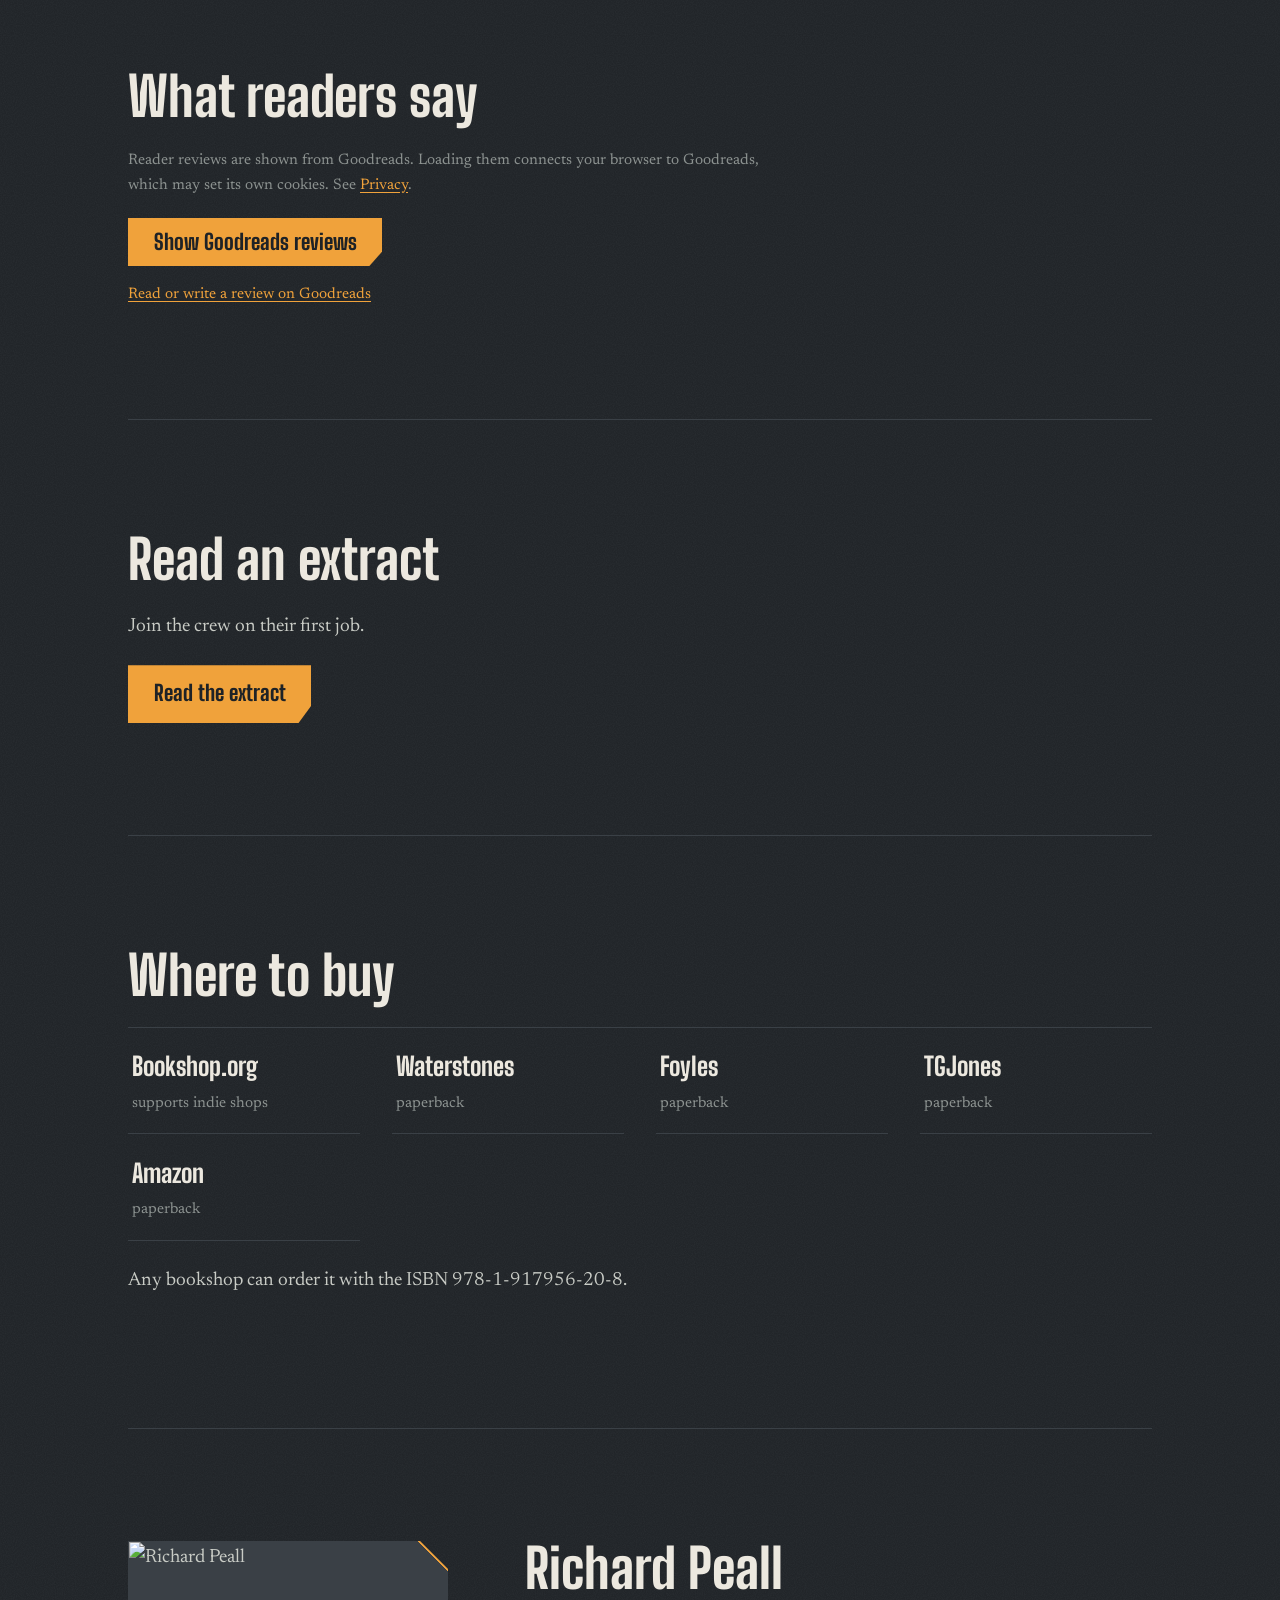
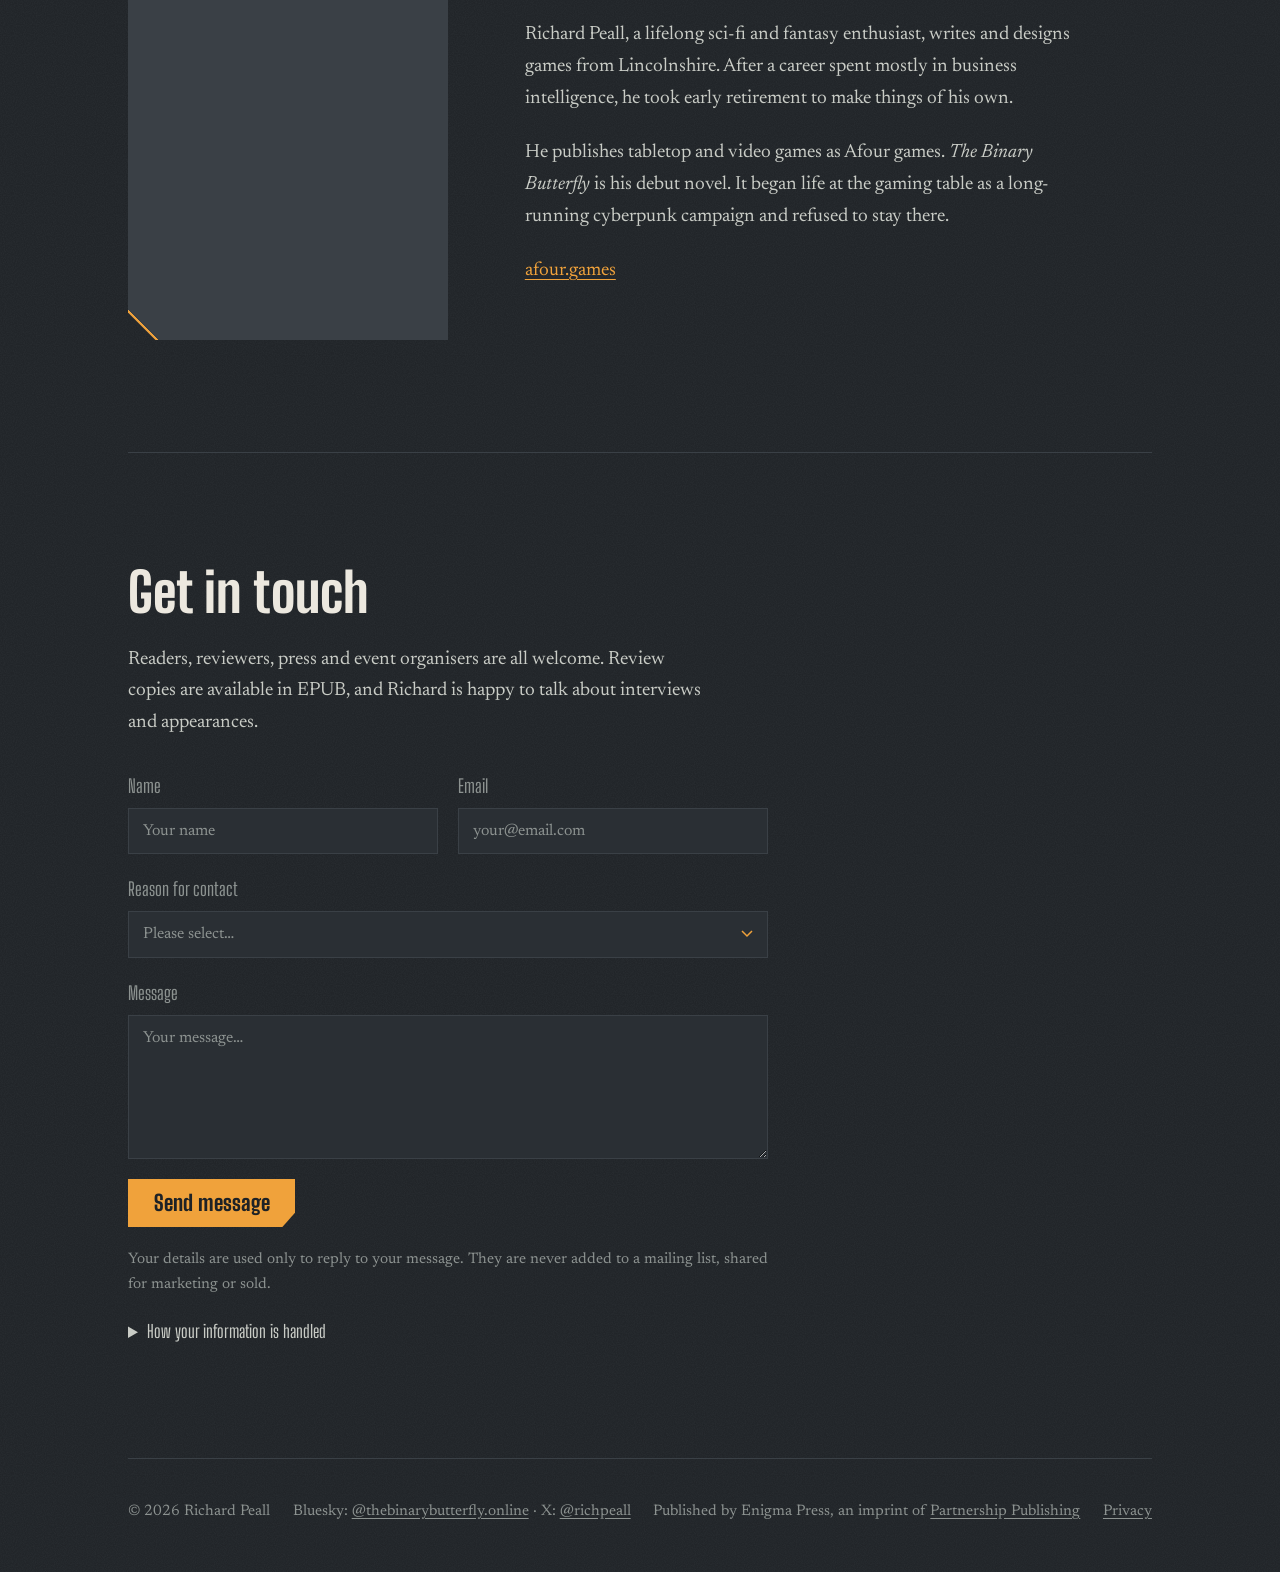
==== commit 993cae6a: "Restore the reader reviews section with a click-to-load Goodreads widget Unhide 'What readers say' a" ====
--- a/index.html
+++ b/index.html
@@ -165,6 +165,12 @@
 .quotes { display: grid; gap: 2.5rem; max-width: 50rem; }
 blockquote { margin: 0; font-size: clamp(1.25rem, 1.1rem + .6vw, 1.6rem); line-height: 1.45; color: var(--paper); font-style: italic; }
 blockquote footer { font-style: normal; font-size: 1rem; color: #8C9290; margin-top: .6rem; }
+
+/* ---------- Goodreads reviews: loaded only when the visitor asks ---------- */
+.gr-widget { max-width: 40rem; }
+.gr-consent { margin: 0 0 1.25rem; color: #8C9290; font-size: .95rem; }
+.gr-widget iframe { display: block; width: 100%; height: 400px; border: 0; background: #fff; box-shadow: 0 0 0 1px var(--seam); }
+.gr-foot { margin: 1rem 0 0; font-size: .95rem; }
 
 /* ---------- Where to buy ---------- */
 .stores { list-style: none; padding: 0; margin: 0; display: grid; grid-template-columns: repeat(auto-fit, minmax(13rem, 1fr)); column-gap: 2rem; border-top: 1px solid var(--seam); }
@@ -274,23 +280,24 @@
       </div>
     </section>
 
-    <!-- READER QUOTES: hidden until there are real ones to show.
-         To restore: replace the placeholder quotes (delete any unused block),
-         then remove this comment's opening line and the closing line after </section>.
     <section id="praise">
       <h2>What readers say</h2>
-      <div class="quotes">
-        <blockquote>
-          <p>Review quote goes here. One or two sentences, pulled from a published review.</p>
-          <footer>Reviewer name, Publication or blog</footer>
-        </blockquote>
-        <blockquote>
-          <p>Second review quote goes here.</p>
-          <footer>Reviewer name, Publication or blog</footer>
-        </blockquote>
+      <!-- Curated review quotes can go here when there are some:
+        <div class="quotes">
+          <blockquote>
+            <p>Review quote. One or two sentences, pulled from a published review.</p>
+            <footer>Reviewer name, Publication or blog</footer>
+          </blockquote>
+        </div>
+      -->
+      <div class="gr-widget" id="gr-widget">
+        <p class="gr-consent">Reader reviews are shown from Goodreads. Loading them connects your browser to Goodreads, which may set its own cookies. See <a href="privacy/">Privacy</a>.</p>
+        <!-- EDIT: the did= value must be the numeric ID from Goodreads' own widget code; DEVELOPER_ID is a placeholder -->
+        <button class="btn" type="button" id="gr-load"
+                data-src="https://www.goodreads.com/api/reviews_widget_iframe?did=DEVELOPER_ID&amp;format=html&amp;header_text=Goodreads+reviews+for+The+Binary+Butterfly&amp;isbn=1917956207&amp;links=660&amp;review_back=fff&amp;stars=000&amp;text=000">Show Goodreads reviews</button>
       </div>
+      <p class="gr-foot"><a rel="nofollow noopener noreferrer" target="_blank" href="https://www.goodreads.com/book/show/252843620-the-binary-butterfly?utm_medium=api&amp;utm_source=reviews_widget">Read or write a review on Goodreads</a></p>
     </section>
-    END READER QUOTES -->
 
     <section id="extract">
       <div class="prose">
@@ -560,6 +567,24 @@
   });
 })();
 </script>
+<script>
+/* Goodreads reviews: swap the button for the widget only after the visitor clicks, so Goodreads isn't contacted otherwise. */
+(function () {
+  var btn = document.getElementById('gr-load');
+  if (!btn) return;
+  btn.addEventListener('click', function () {
+    var f = document.createElement('iframe');
+    f.src = btn.getAttribute('data-src');
+    f.title = 'Goodreads reviews for The Binary Butterfly';
+    f.setAttribute('sandbox', 'allow-popups allow-popups-to-escape-sandbox allow-top-navigation-by-user-activation');
+    f.setAttribute('referrerpolicy', 'no-referrer');
+    var box = document.getElementById('gr-widget');
+    box.innerHTML = '';
+    box.appendChild(f);
+  });
+})();
+</script>
+
 <!-- Cookie-free visitor statistics (GoatCounter); see /privacy/ -->
 <script data-goatcounter="https://richpeall.goatcounter.com/count" async src="https://gc.zgo.at/count.js"></script>
 </body>
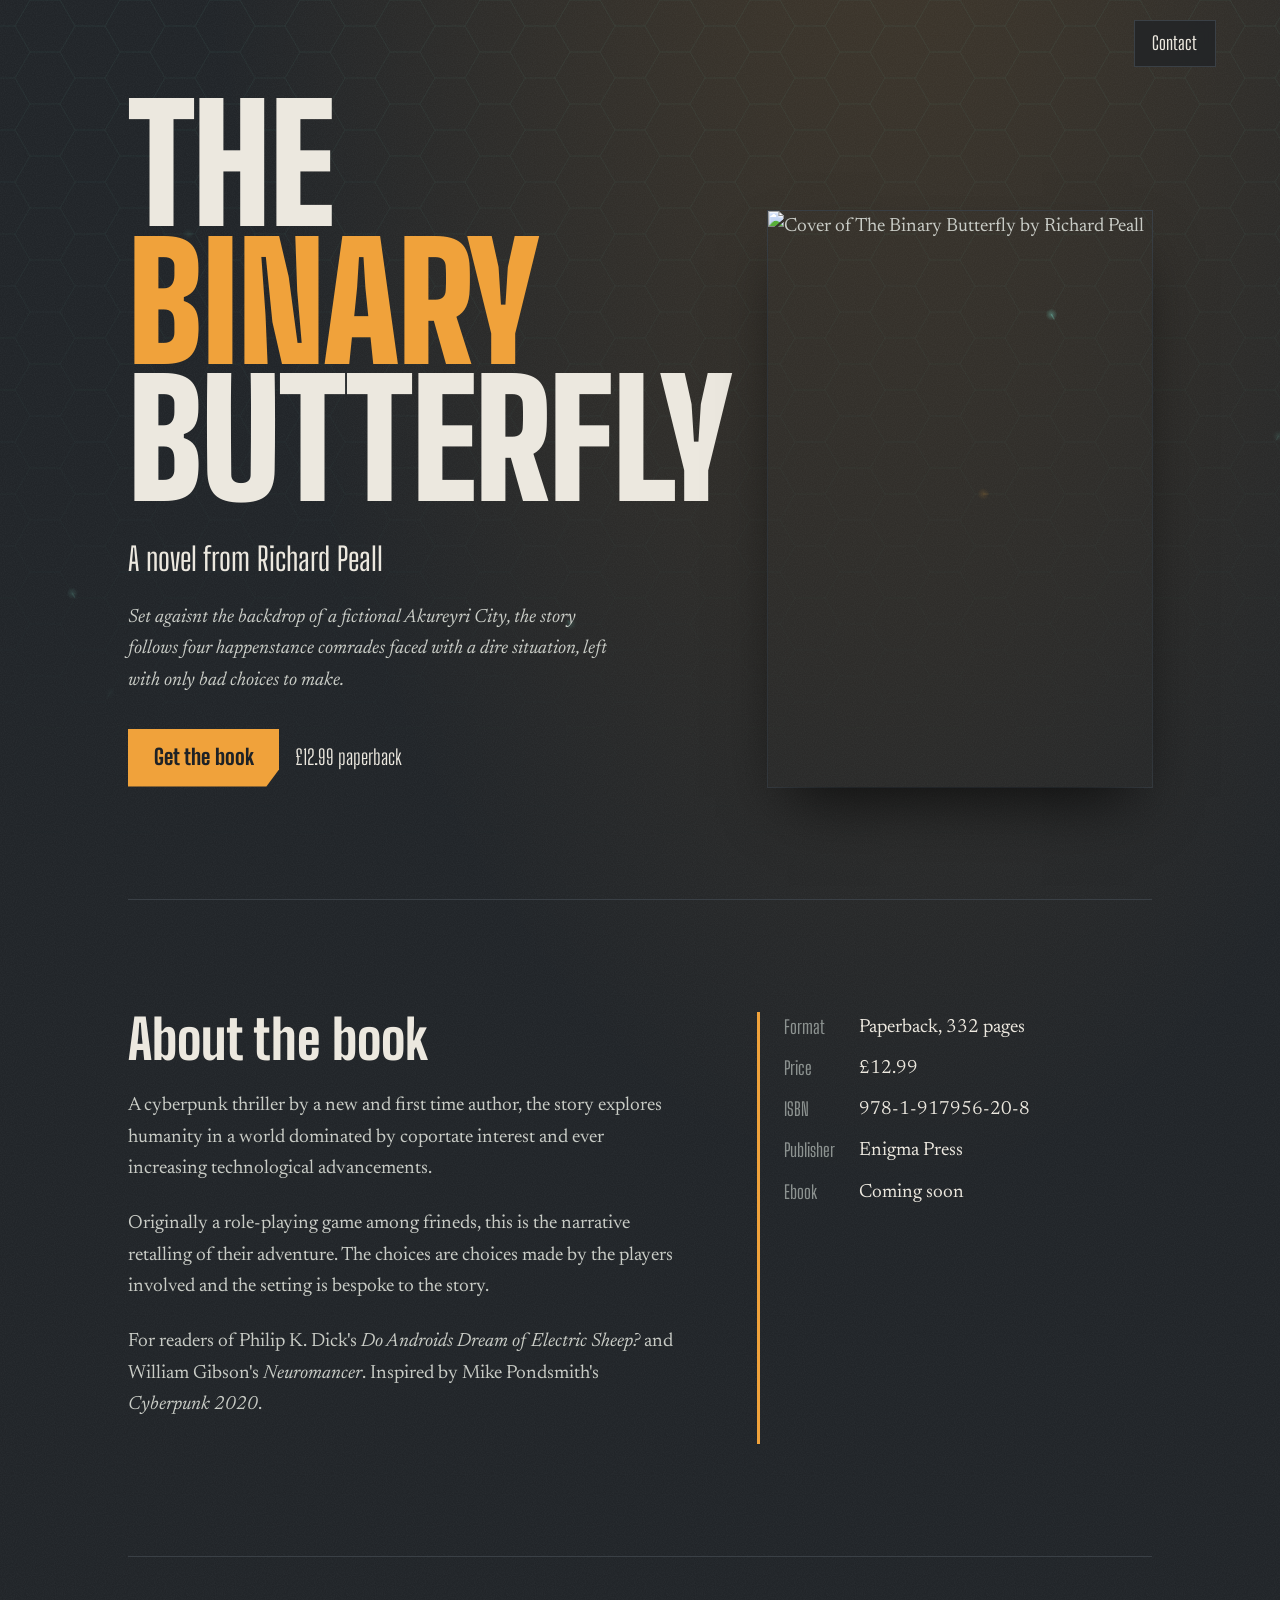
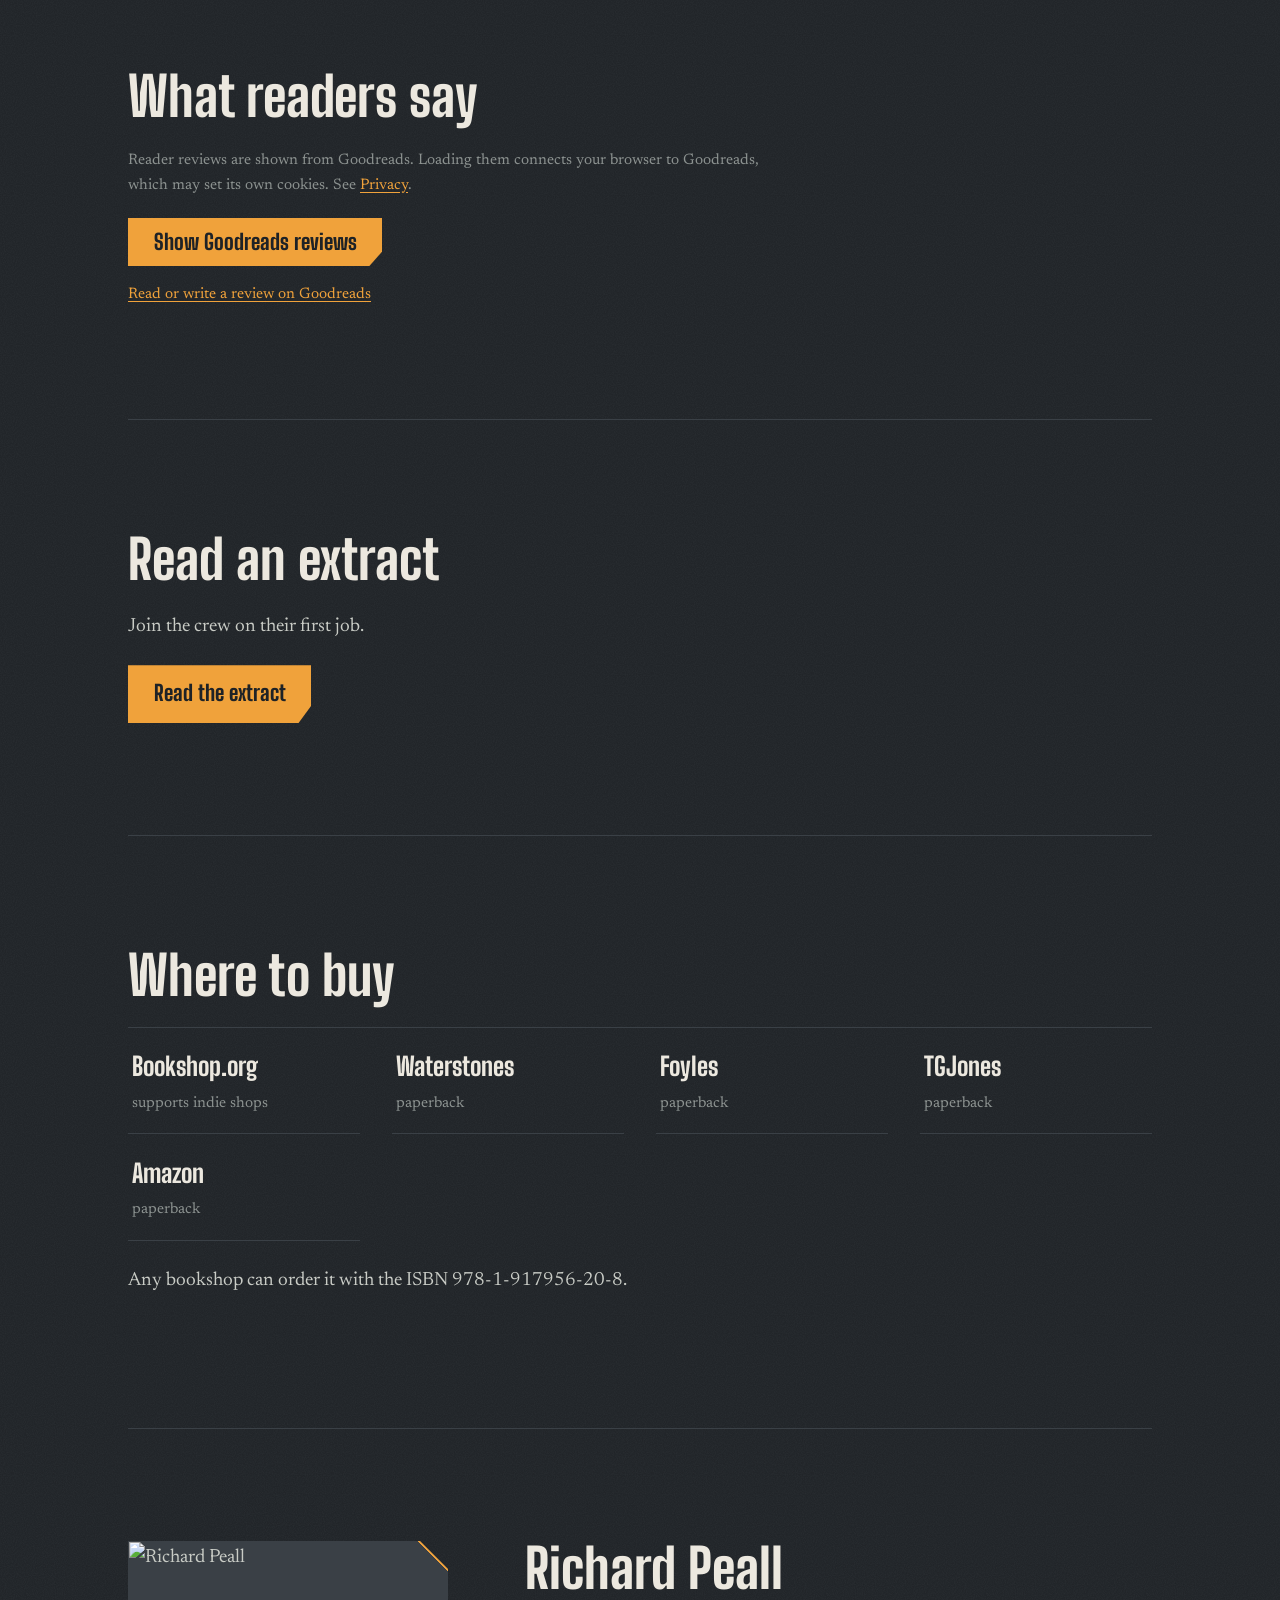
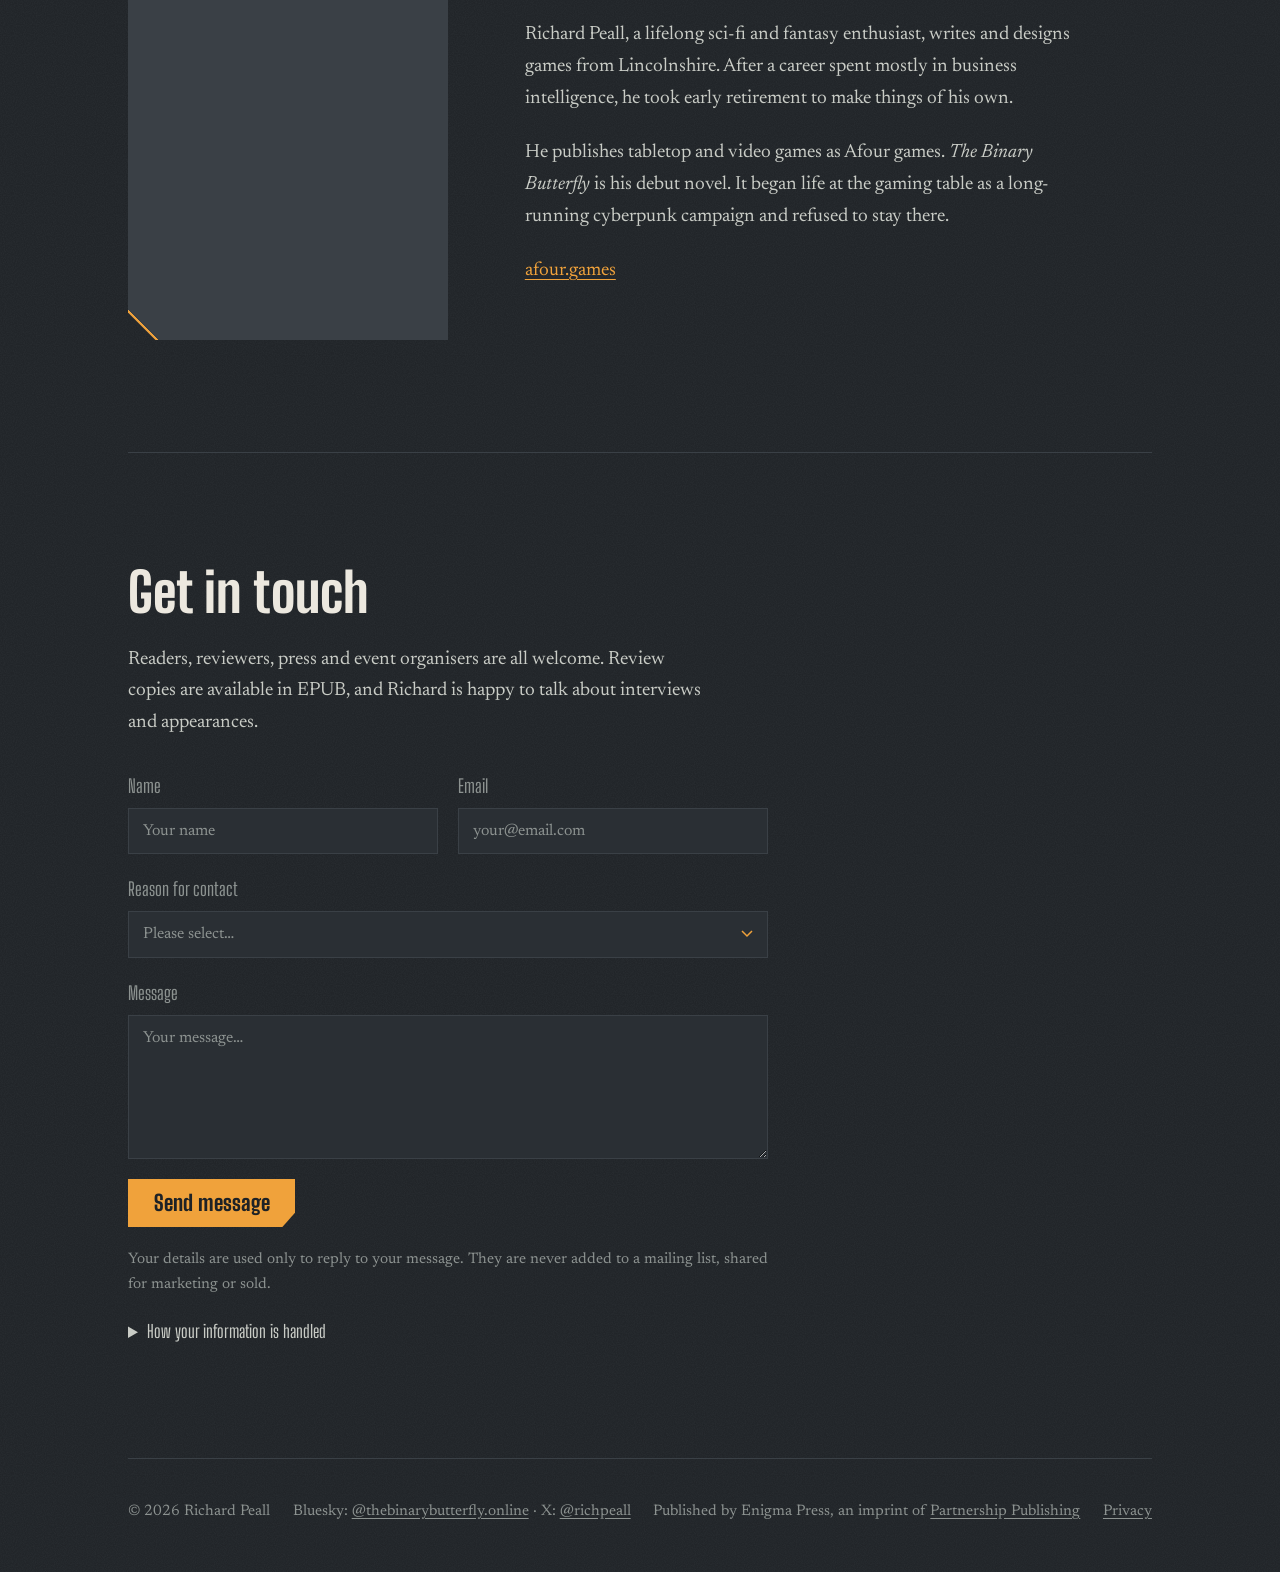
==== commit e60d21f6: "Apply the regenerated Goodreads widget settings Use the site's colours in the widget (orange links a" ====
--- a/index.html
+++ b/index.html
@@ -169,7 +169,7 @@
 /* ---------- Goodreads reviews: loaded only when the visitor asks ---------- */
 .gr-widget { max-width: 40rem; }
 .gr-consent { margin: 0 0 1.25rem; color: #8C9290; font-size: .95rem; }
-.gr-widget iframe { display: block; width: 100%; height: 400px; border: 0; background: #fff; box-shadow: 0 0 0 1px var(--seam); }
+.gr-widget iframe { display: block; width: 100%; height: 400px; border: 0; background: var(--slab); box-shadow: 0 0 0 1px var(--seam); }
 .gr-foot { margin: 1rem 0 0; font-size: .95rem; }
 
 /* ---------- Where to buy ---------- */
@@ -292,9 +292,9 @@
       -->
       <div class="gr-widget" id="gr-widget">
         <p class="gr-consent">Reader reviews are shown from Goodreads. Loading them connects your browser to Goodreads, which may set its own cookies. See <a href="privacy/">Privacy</a>.</p>
-        <!-- EDIT: the did= value must be the numeric ID from Goodreads' own widget code; DEVELOPER_ID is a placeholder -->
+        <!-- Generated by Goodreads' reviews widget (Nov 2026); its generator outputs did=DEVELOPER_ID as-is -->
         <button class="btn" type="button" id="gr-load"
-                data-src="https://www.goodreads.com/api/reviews_widget_iframe?did=DEVELOPER_ID&amp;format=html&amp;header_text=Goodreads+reviews+for+The+Binary+Butterfly&amp;isbn=1917956207&amp;links=660&amp;review_back=fff&amp;stars=000&amp;text=000">Show Goodreads reviews</button>
+                data-src="https://www.goodreads.com/api/reviews_widget_iframe?did=DEVELOPER_ID&amp;format=html&amp;header_text=Goodreads+reviews+for+The+Binary+Butterfly&amp;isbn=1917956207&amp;links=F0A23B&amp;min_rating=1&amp;num_reviews=10&amp;review_back=2A2F34&amp;stars=F0A23B&amp;stylesheet=&amp;text=C9CCC6">Show Goodreads reviews</button>
       </div>
       <p class="gr-foot"><a rel="nofollow noopener noreferrer" target="_blank" href="https://www.goodreads.com/book/show/252843620-the-binary-butterfly?utm_medium=api&amp;utm_source=reviews_widget">Read or write a review on Goodreads</a></p>
     </section>
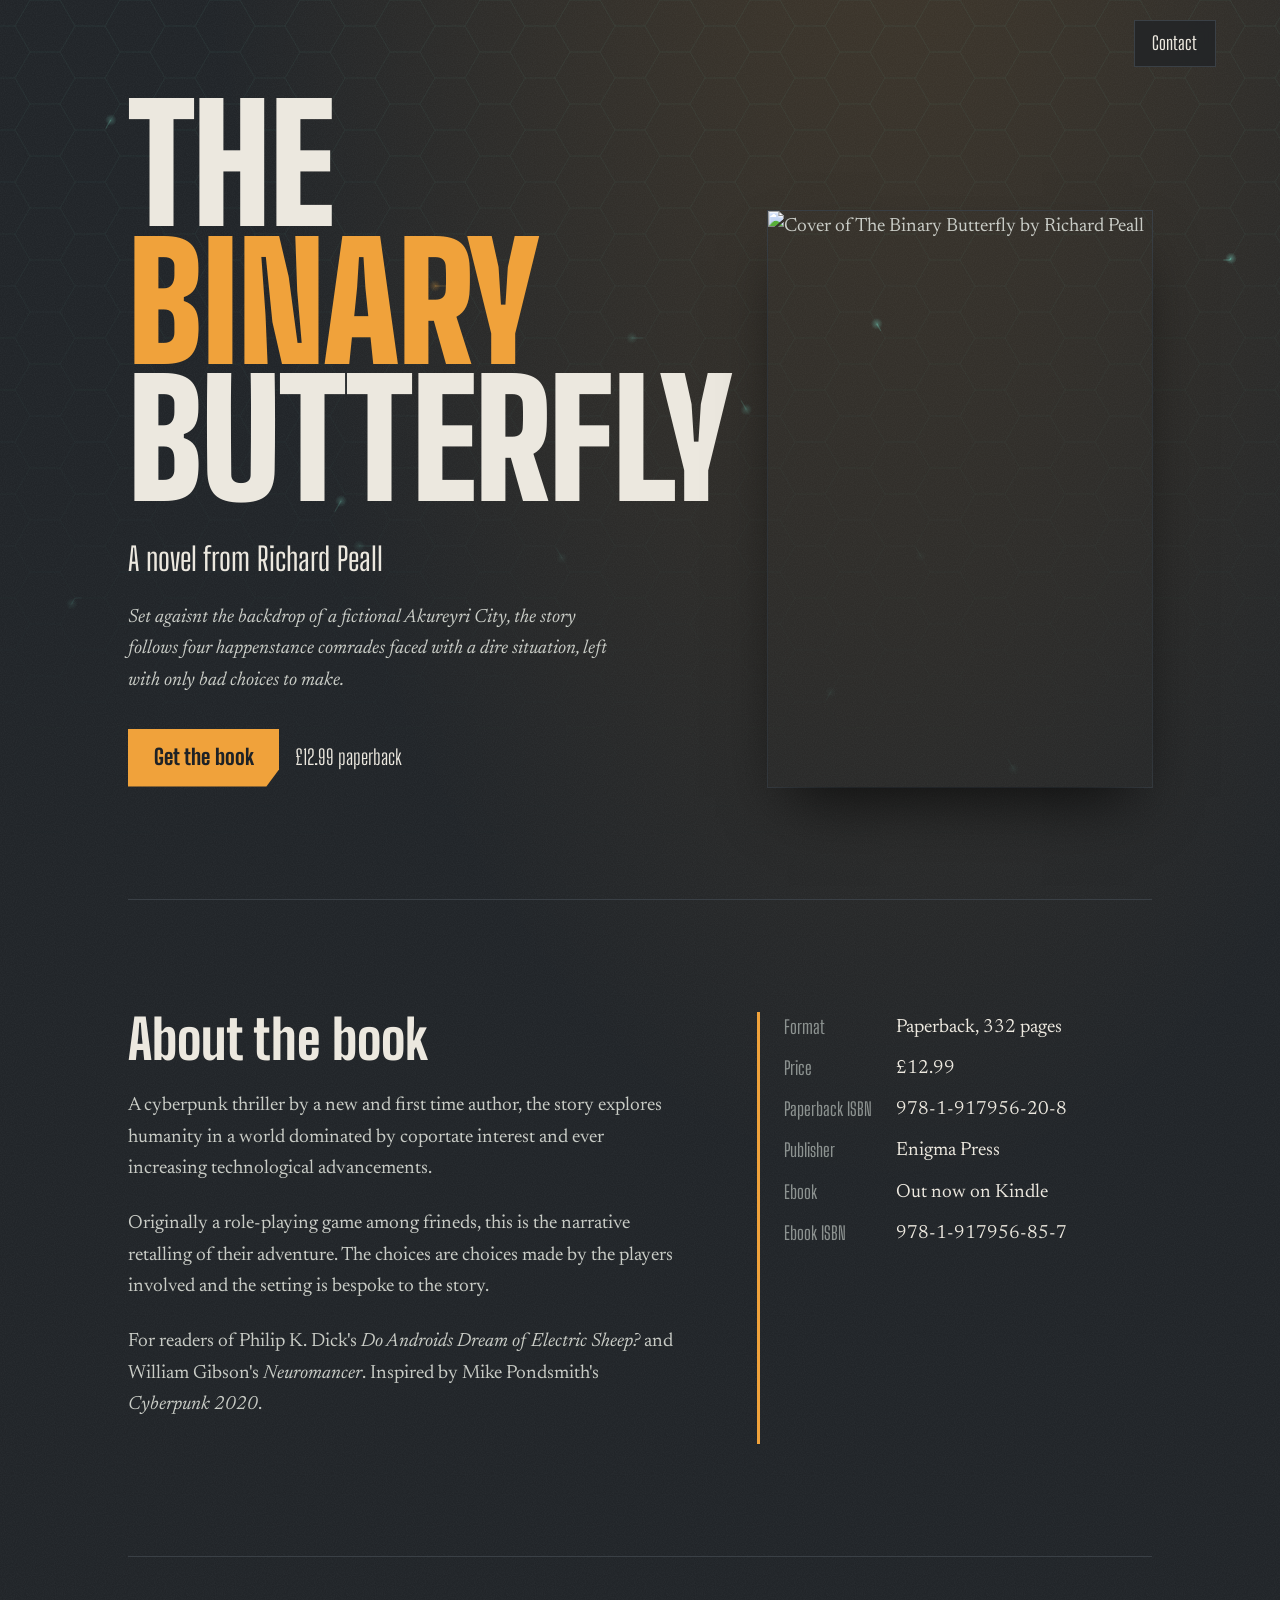
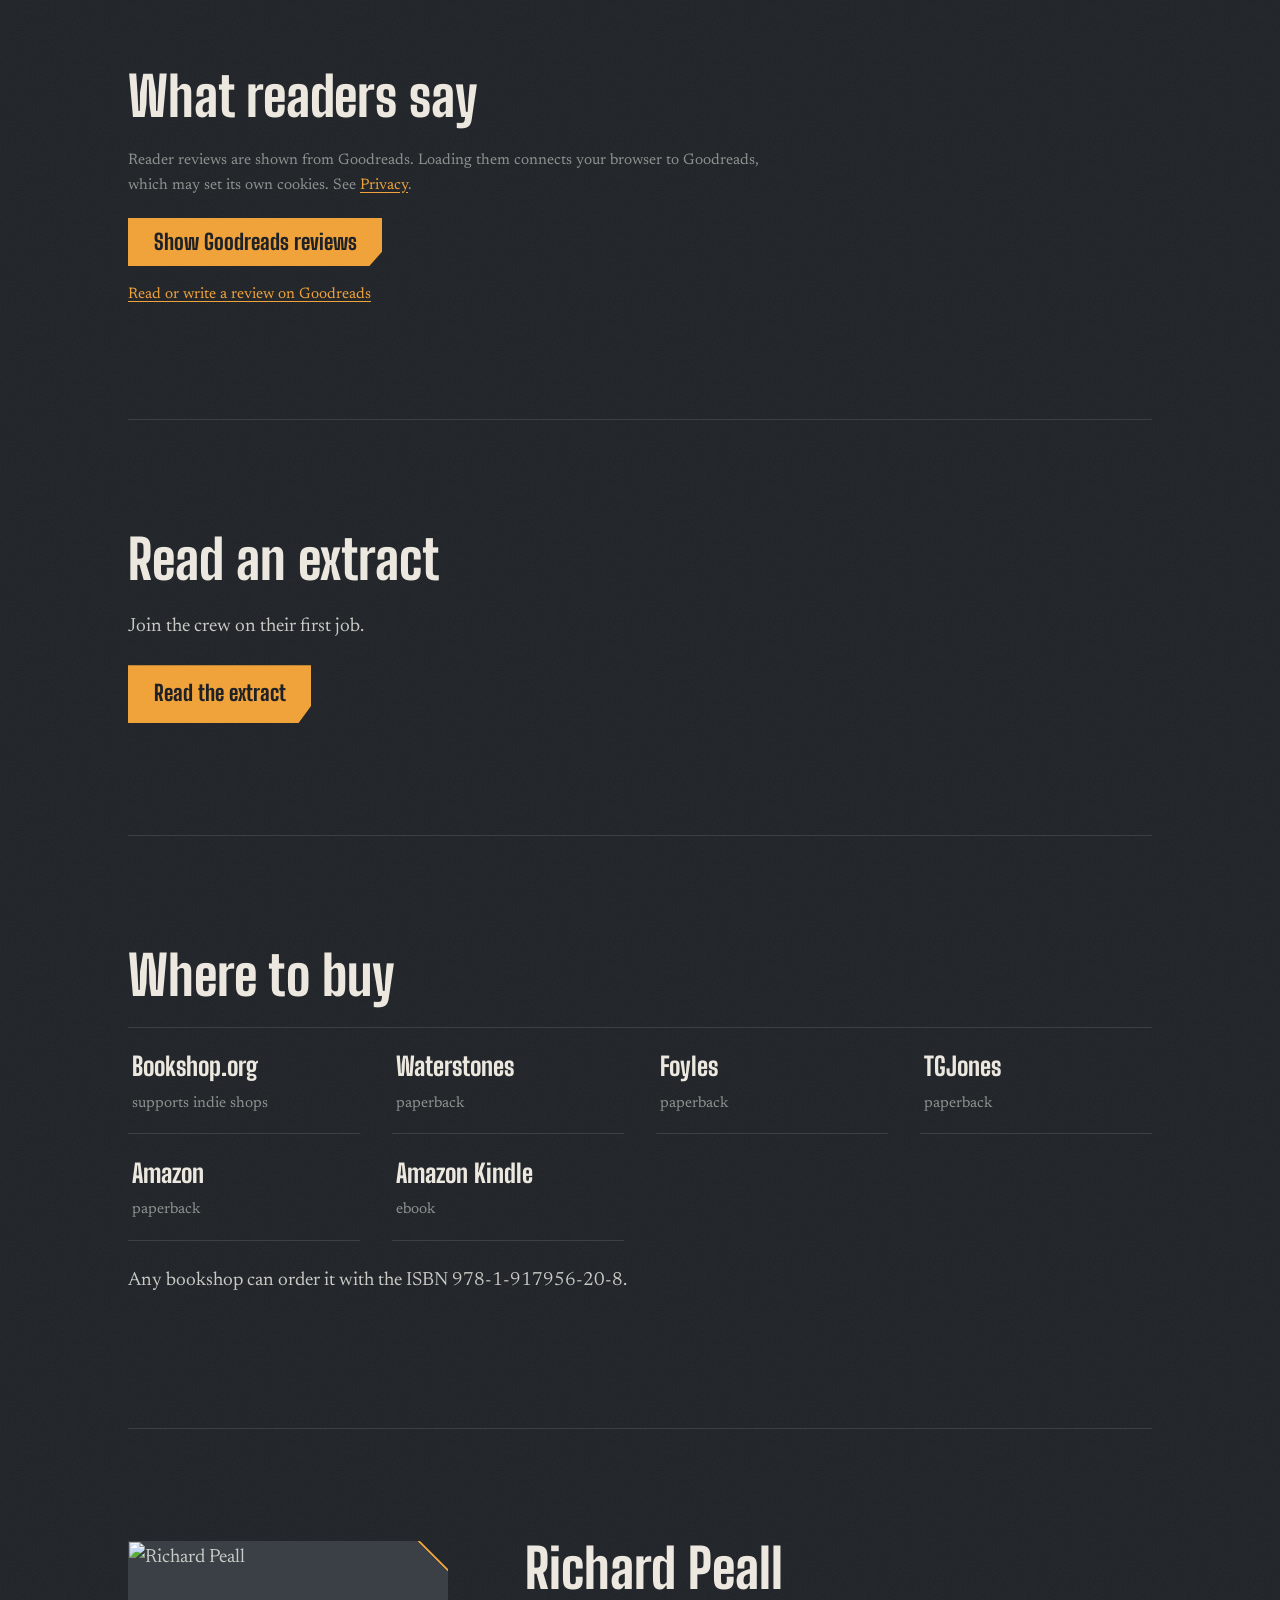
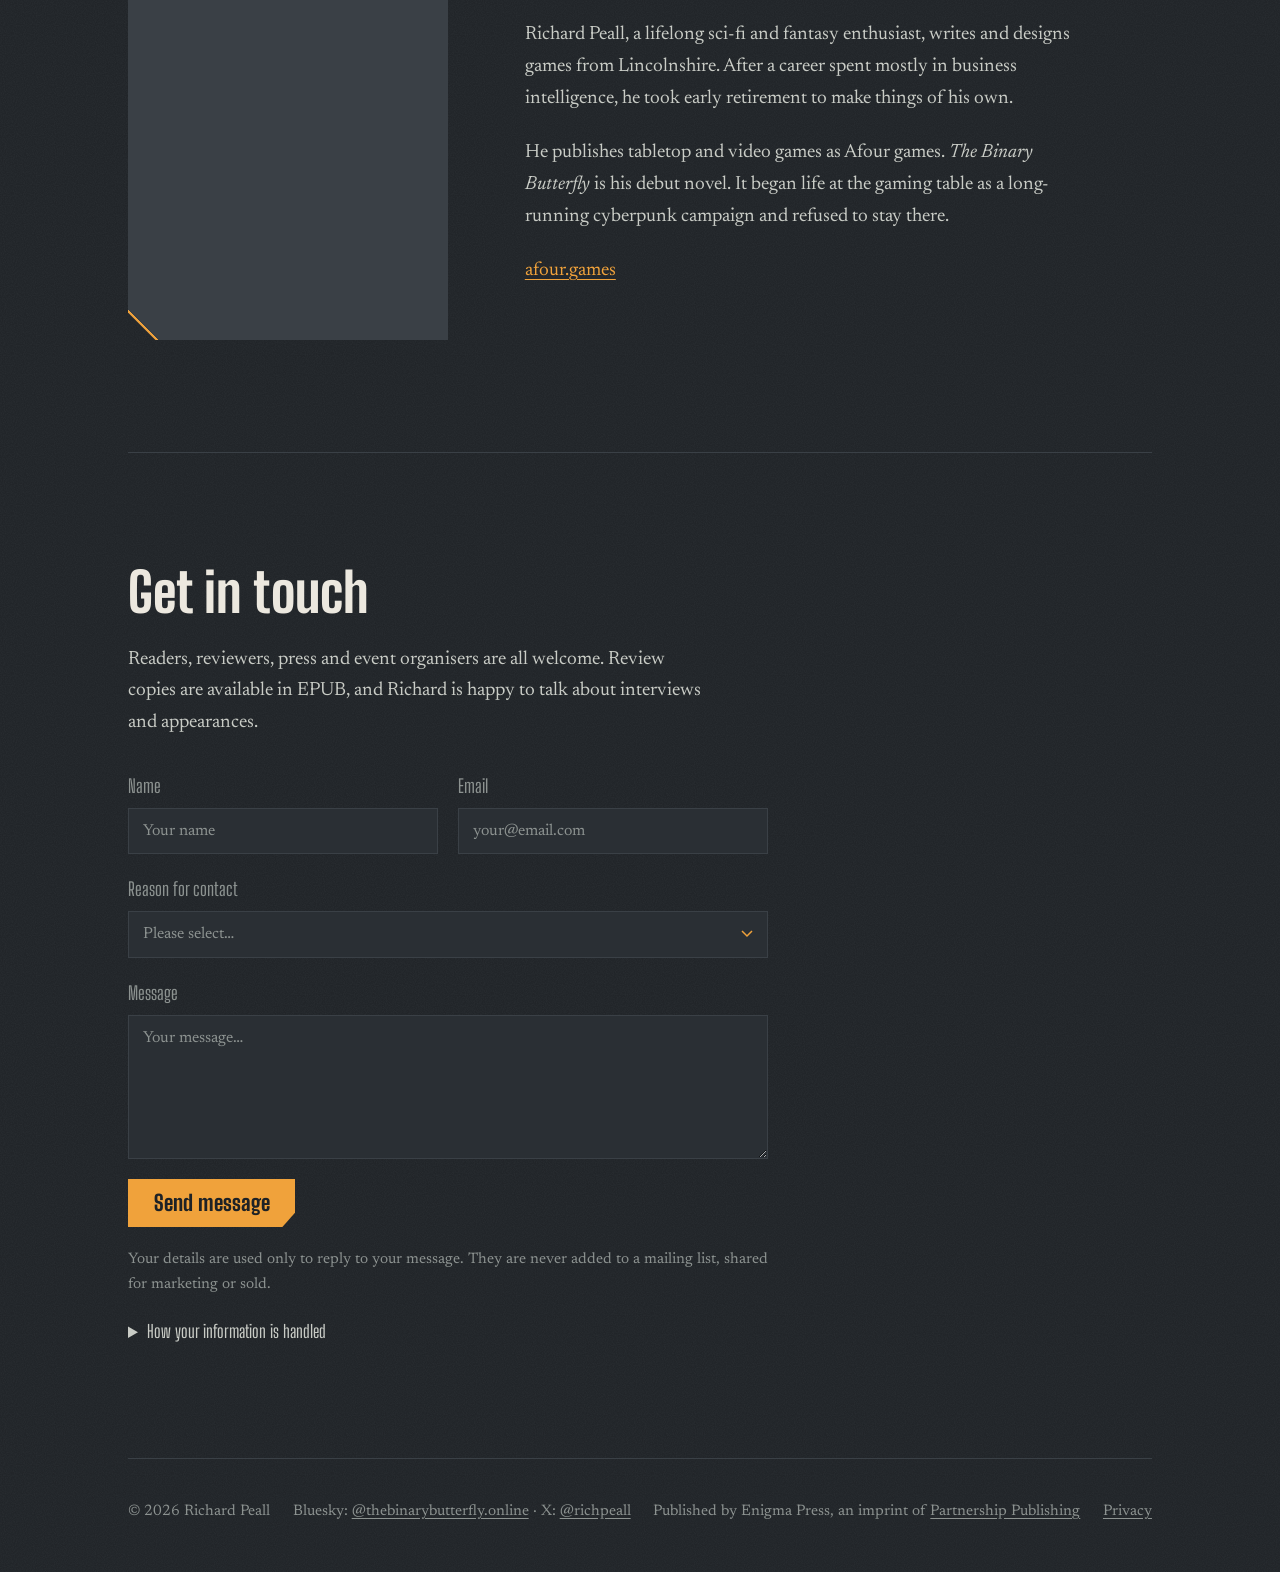
==== commit 29d7d93e: "Add the Kindle ebook: ISBN, store link and structured data The ebook is out on Kindle (ISBN 978-1-91" ====
--- a/index.html
+++ b/index.html
@@ -28,7 +28,13 @@
   "bookFormat": "https://schema.org/Paperback",
   "publisher": { "@type": "Organization", "name": "Enigma Press" },
   "genre": "Cyberpunk",
-  "offers": { "@type": "Offer", "price": "12.99", "priceCurrency": "GBP" }
+  "offers": { "@type": "Offer", "price": "12.99", "priceCurrency": "GBP" },
+  "workExample": {
+    "@type": "Book",
+    "bookFormat": "https://schema.org/EBook",
+    "isbn": "9781917956857",
+    "url": "https://www.amazon.co.uk/Binary-Butterfly-Richard-Peall-ebook/dp/B0HNTZDP33/"
+  }
 }
 </script>
 
@@ -273,9 +279,10 @@
         <dl class="facts">
           <dt>Format</dt><dd>Paperback, 332 pages</dd>
           <dt>Price</dt><dd>£12.99</dd>
-          <dt>ISBN</dt><dd>978-1-917956-20-8</dd>
+          <dt>Paperback ISBN</dt><dd>978-1-917956-20-8</dd>
           <dt>Publisher</dt><dd>Enigma Press</dd>
-          <dt>Ebook</dt><dd><!-- EDIT --> Coming soon</dd>
+          <dt>Ebook</dt><dd>Out now on Kindle</dd>
+          <dt>Ebook ISBN</dt><dd>978-1-917956-85-7</dd>
         </dl>
       </div>
     </section>
@@ -315,6 +322,7 @@
         <li><a href="https://www.foyles.co.uk/book/the-binary-butterfly/richard-peall/9781917956208">Foyles <small>paperback</small></a></li>
         <li><a href="https://www.tgjonesonline.co.uk/Product/RICHARD-PEALL/THE-BINARY-BUTTERFLY/15994697">TGJones <small>paperback</small></a></li>
         <li><a href="https://www.amazon.co.uk/Binary-Butterfly-Richard-Peall/dp/1917956207/">Amazon <small>paperback</small></a></li>
+        <li><a href="https://www.amazon.co.uk/Binary-Butterfly-Richard-Peall-ebook/dp/B0HNTZDP33/">Amazon Kindle <small>ebook</small></a></li>
       </ul>
       <p class="prose" style="margin-top:1.5rem">Any bookshop can order it with the ISBN 978-1-917956-20-8.</p>
     </section>
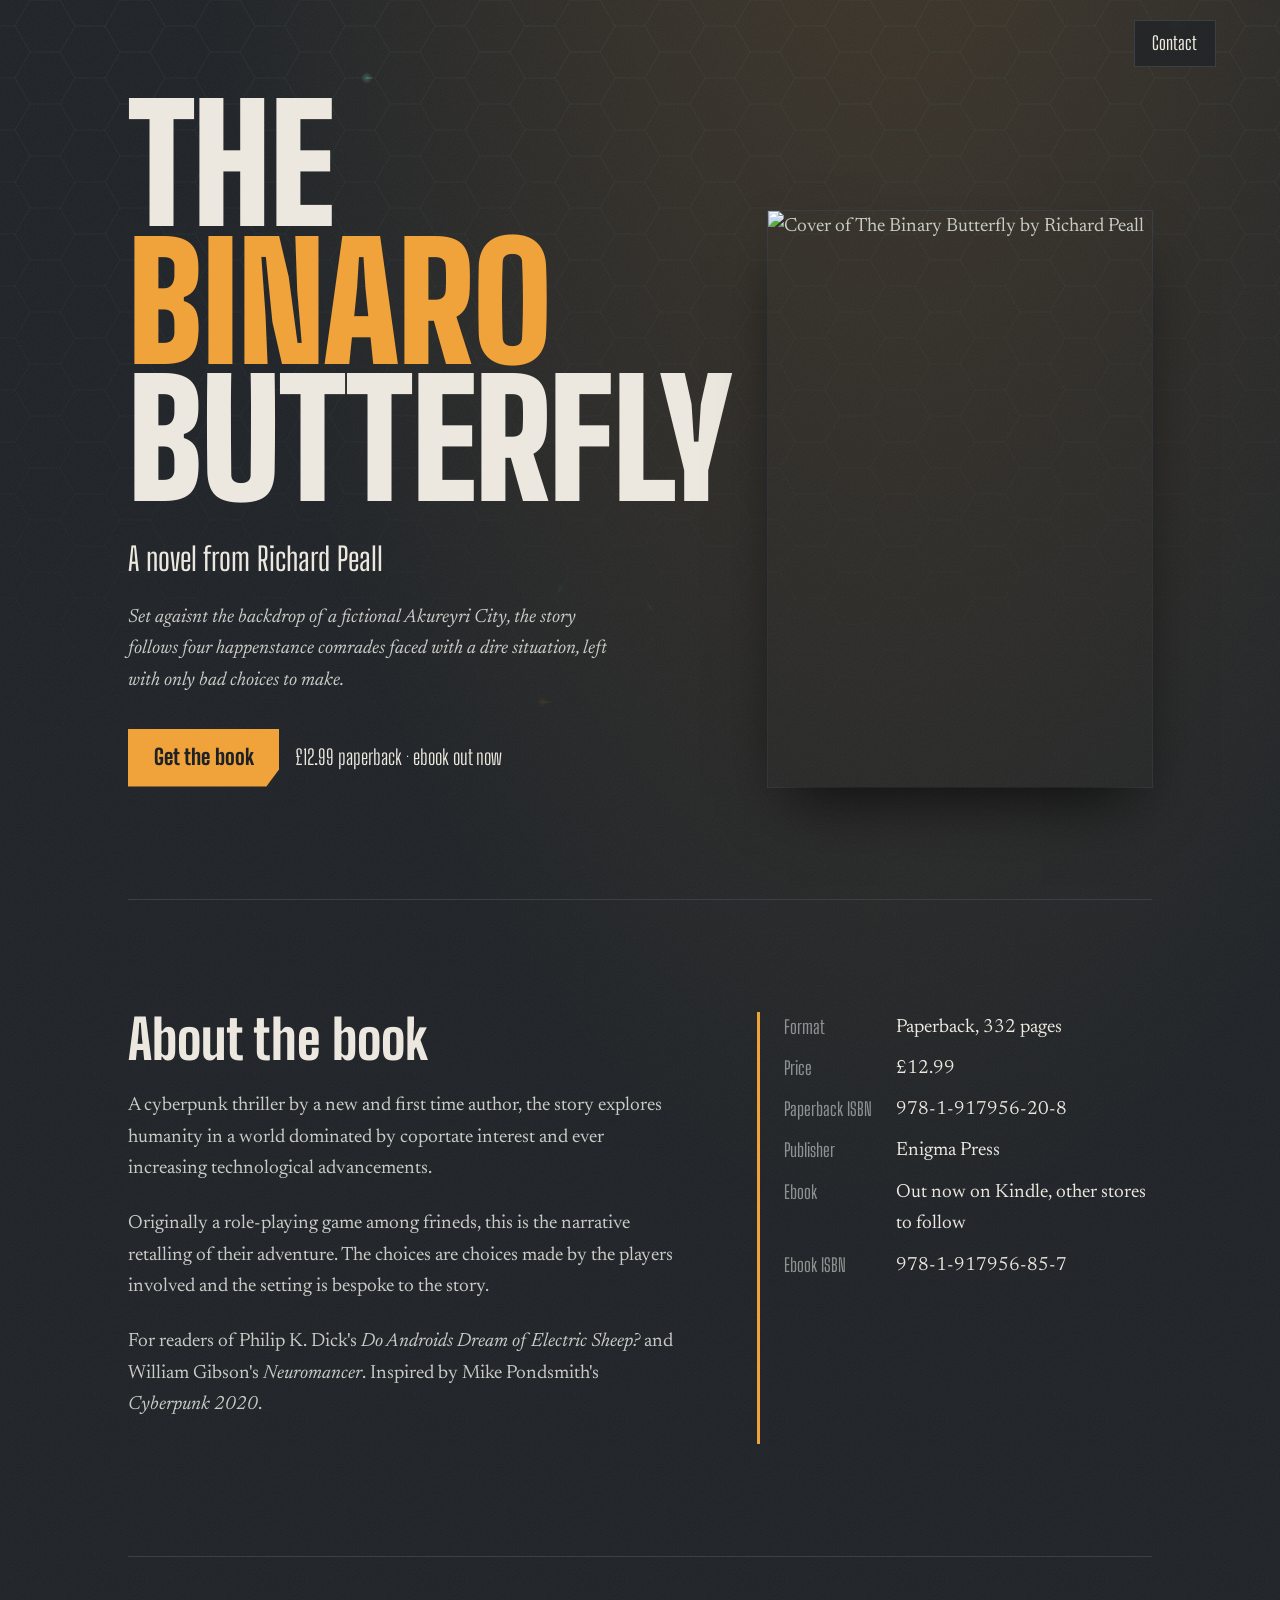
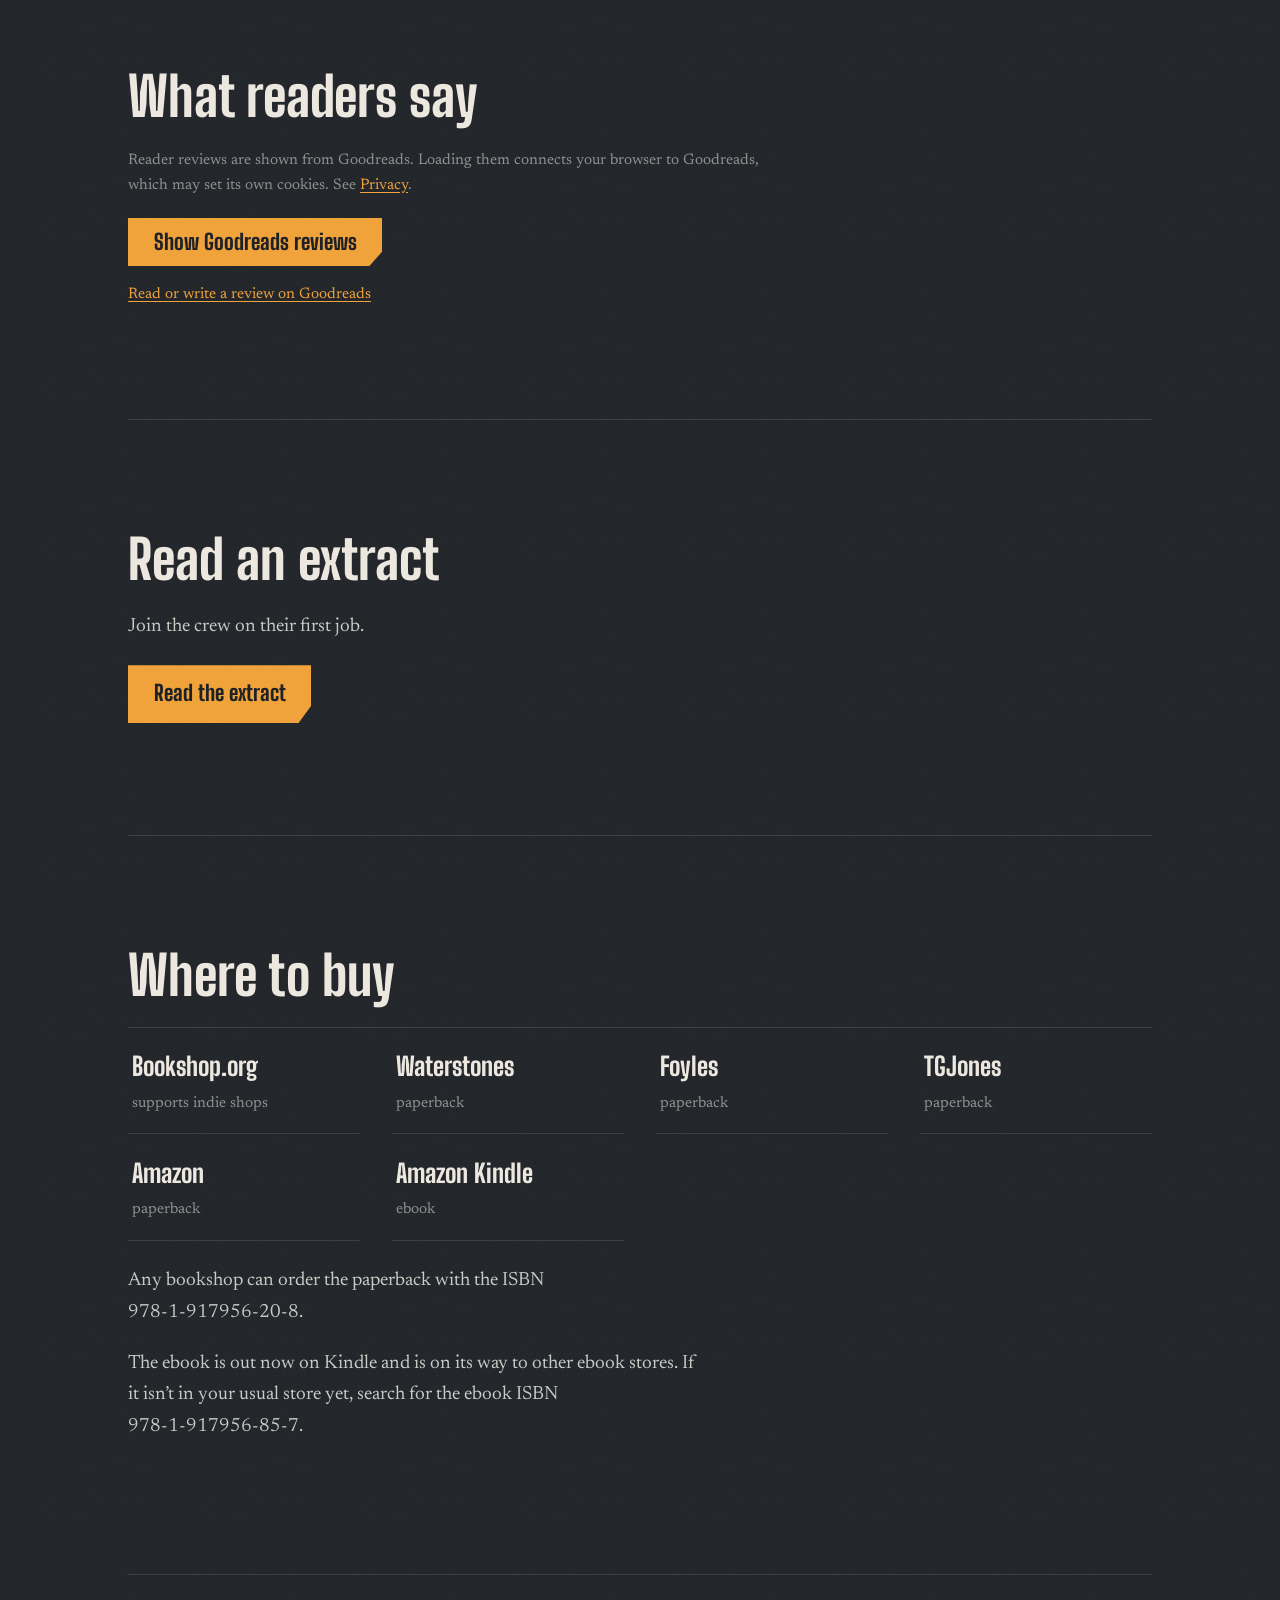
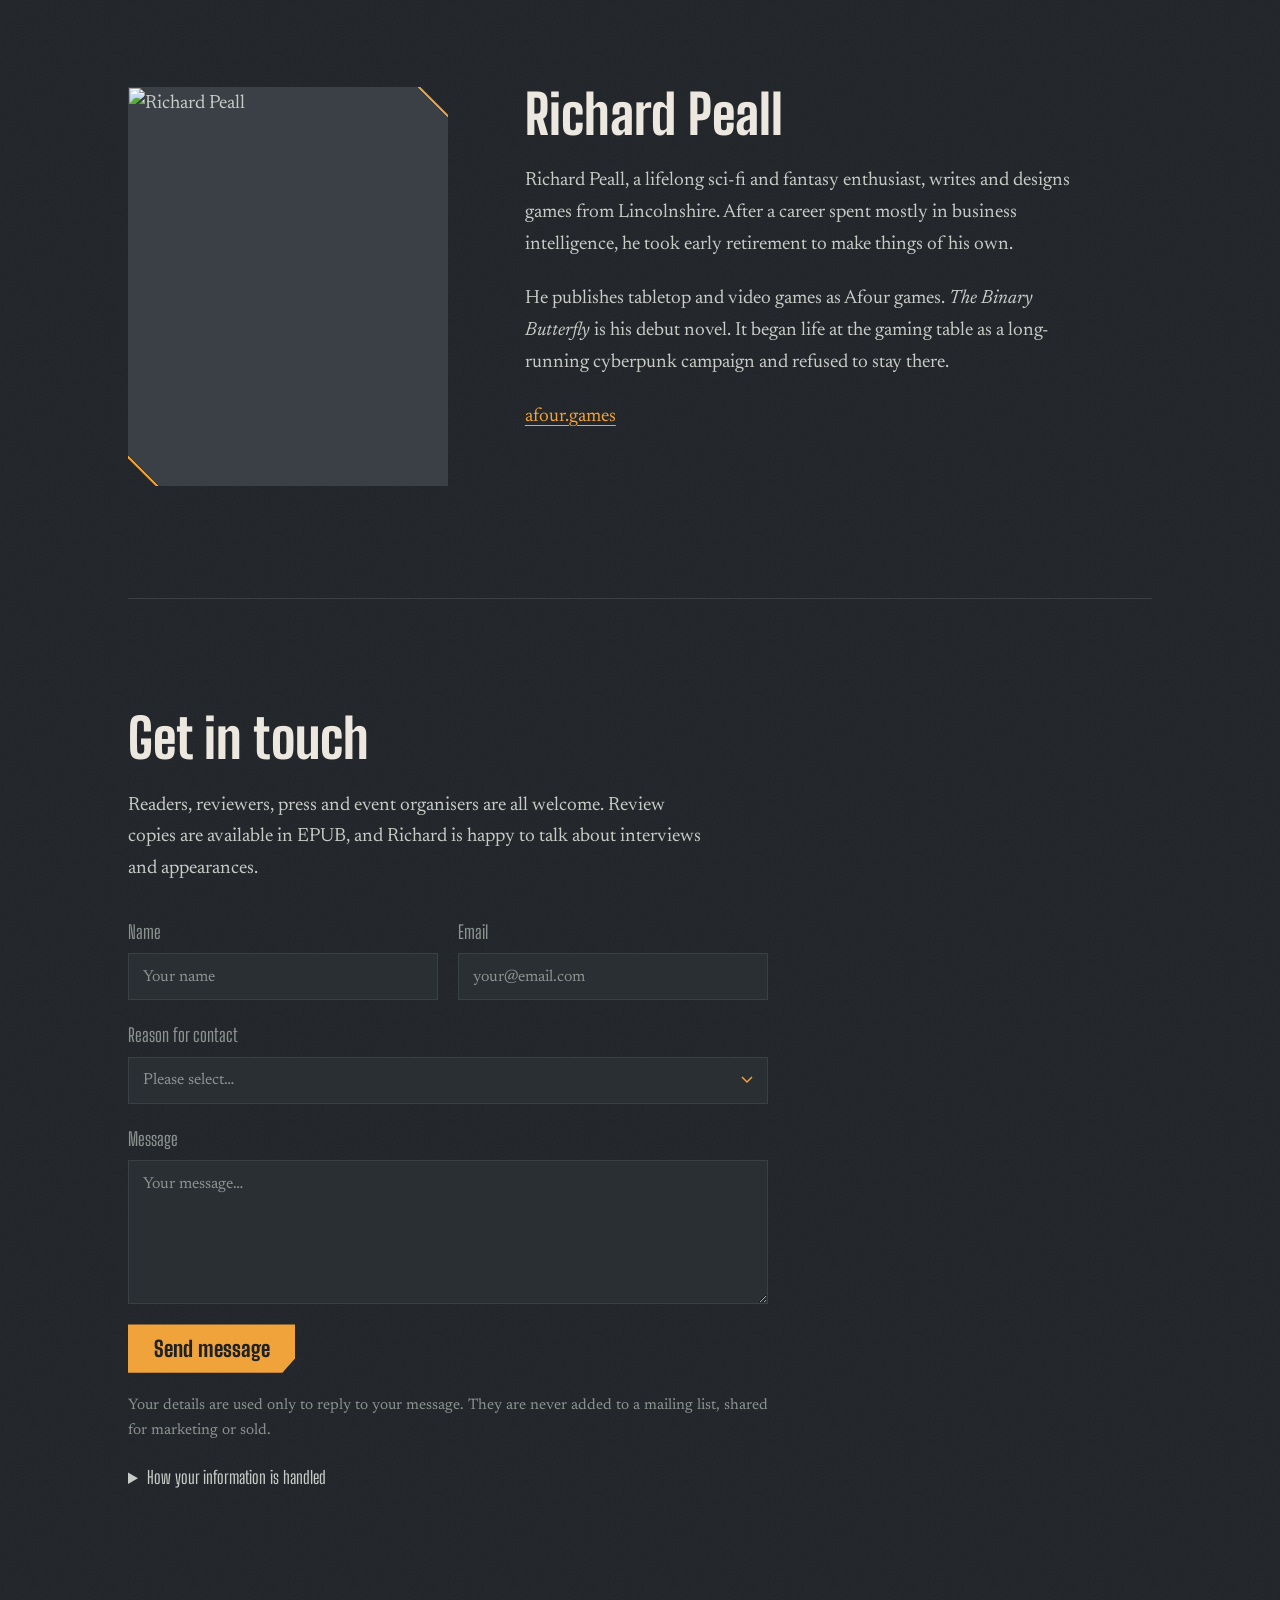
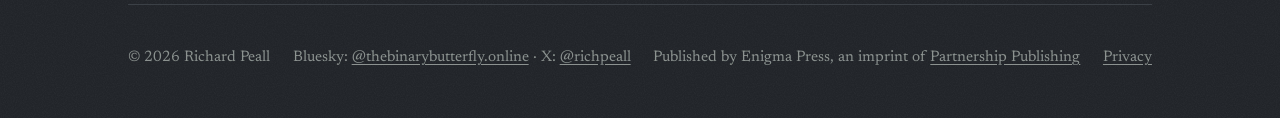
==== commit 33266d2d: "Tell readers the ebook is out; restyle the Goodreads widget Hero price line now reads '£12.99 paperb" ====
--- a/index.html
+++ b/index.html
@@ -76,6 +76,7 @@
 }
 img { max-width: 100%; height: auto; display: block; }
 [hidden] { display: none !important; }
+.nowrap { white-space: nowrap; }
 a { color: var(--sodium); text-underline-offset: .2em; }
 a:hover { color: var(--aurora); }
 :focus-visible { outline: 2px solid var(--aurora); outline-offset: 3px; }
@@ -261,7 +262,7 @@
         </h1>
         <p class="byline">A novel from Richard Peall</p>
         <p class="hook">Set agaisnt the backdrop of a fictional Akureyri City, the story follows four happenstance comrades faced with a dire situation, left with only bad choices to make.</p>
-        <a class="btn" href="#buy">Get the book</a><span class="price">£12.99 paperback</span>
+        <a class="btn" href="#buy">Get the book</a><span class="price"><span class="nowrap">£12.99 paperback</span> · <span class="nowrap">ebook out now</span></span>
       </div>
 
       <img class="cover" src="https://thebinarybutterfly.online/images/TBB-COVER.jpg" alt="Cover of The Binary Butterfly by Richard Peall" width="800" height="1200" fetchpriority="high">
@@ -281,7 +282,7 @@
           <dt>Price</dt><dd>£12.99</dd>
           <dt>Paperback ISBN</dt><dd>978-1-917956-20-8</dd>
           <dt>Publisher</dt><dd>Enigma Press</dd>
-          <dt>Ebook</dt><dd>Out now on Kindle</dd>
+          <dt>Ebook</dt><dd>Out now on Kindle, other stores to follow</dd>
           <dt>Ebook ISBN</dt><dd>978-1-917956-85-7</dd>
         </dl>
       </div>
@@ -301,7 +302,7 @@
         <p class="gr-consent">Reader reviews are shown from Goodreads. Loading them connects your browser to Goodreads, which may set its own cookies. See <a href="privacy/">Privacy</a>.</p>
         <!-- Generated by Goodreads' reviews widget (Nov 2026); its generator outputs did=DEVELOPER_ID as-is -->
         <button class="btn" type="button" id="gr-load"
-                data-src="https://www.goodreads.com/api/reviews_widget_iframe?did=DEVELOPER_ID&amp;format=html&amp;header_text=Goodreads+reviews+for+The+Binary+Butterfly&amp;isbn=1917956207&amp;links=F0A23B&amp;min_rating=1&amp;num_reviews=10&amp;review_back=2A2F34&amp;stars=F0A23B&amp;stylesheet=&amp;text=C9CCC6">Show Goodreads reviews</button>
+                data-src="https://www.goodreads.com/api/reviews_widget_iframe?did=DEVELOPER_ID&amp;format=html&amp;header_text=Goodreads+reviews+for+The+Binary+Butterfly&amp;isbn=1917956207&amp;links=F0A23B&amp;min_rating=1&amp;num_reviews=10&amp;review_back=2A2F34&amp;stars=F0A23B&amp;stylesheet=https%3A%2F%2Fthebinarybutterfly.online%2Fcss%2Fgoodreads-widget.css&amp;text=C9CCC6">Show Goodreads reviews</button>
       </div>
       <p class="gr-foot"><a rel="nofollow noopener noreferrer" target="_blank" href="https://www.goodreads.com/book/show/252843620-the-binary-butterfly?utm_medium=api&amp;utm_source=reviews_widget">Read or write a review on Goodreads</a></p>
     </section>
@@ -324,7 +325,8 @@
         <li><a href="https://www.amazon.co.uk/Binary-Butterfly-Richard-Peall/dp/1917956207/">Amazon <small>paperback</small></a></li>
         <li><a href="https://www.amazon.co.uk/Binary-Butterfly-Richard-Peall-ebook/dp/B0HNTZDP33/">Amazon Kindle <small>ebook</small></a></li>
       </ul>
-      <p class="prose" style="margin-top:1.5rem">Any bookshop can order it with the ISBN 978-1-917956-20-8.</p>
+      <p class="prose" style="margin-top:1.5rem">Any bookshop can order the paperback with the ISBN <span class="nowrap">978-1-917956-20-8</span>.</p>
+      <p class="prose">The ebook is out now on Kindle and is on its way to other ebook stores. If it isn’t in your usual store yet, search for the ebook ISBN <span class="nowrap">978-1-917956-85-7</span>.</p>
     </section>
 
     <section id="author">
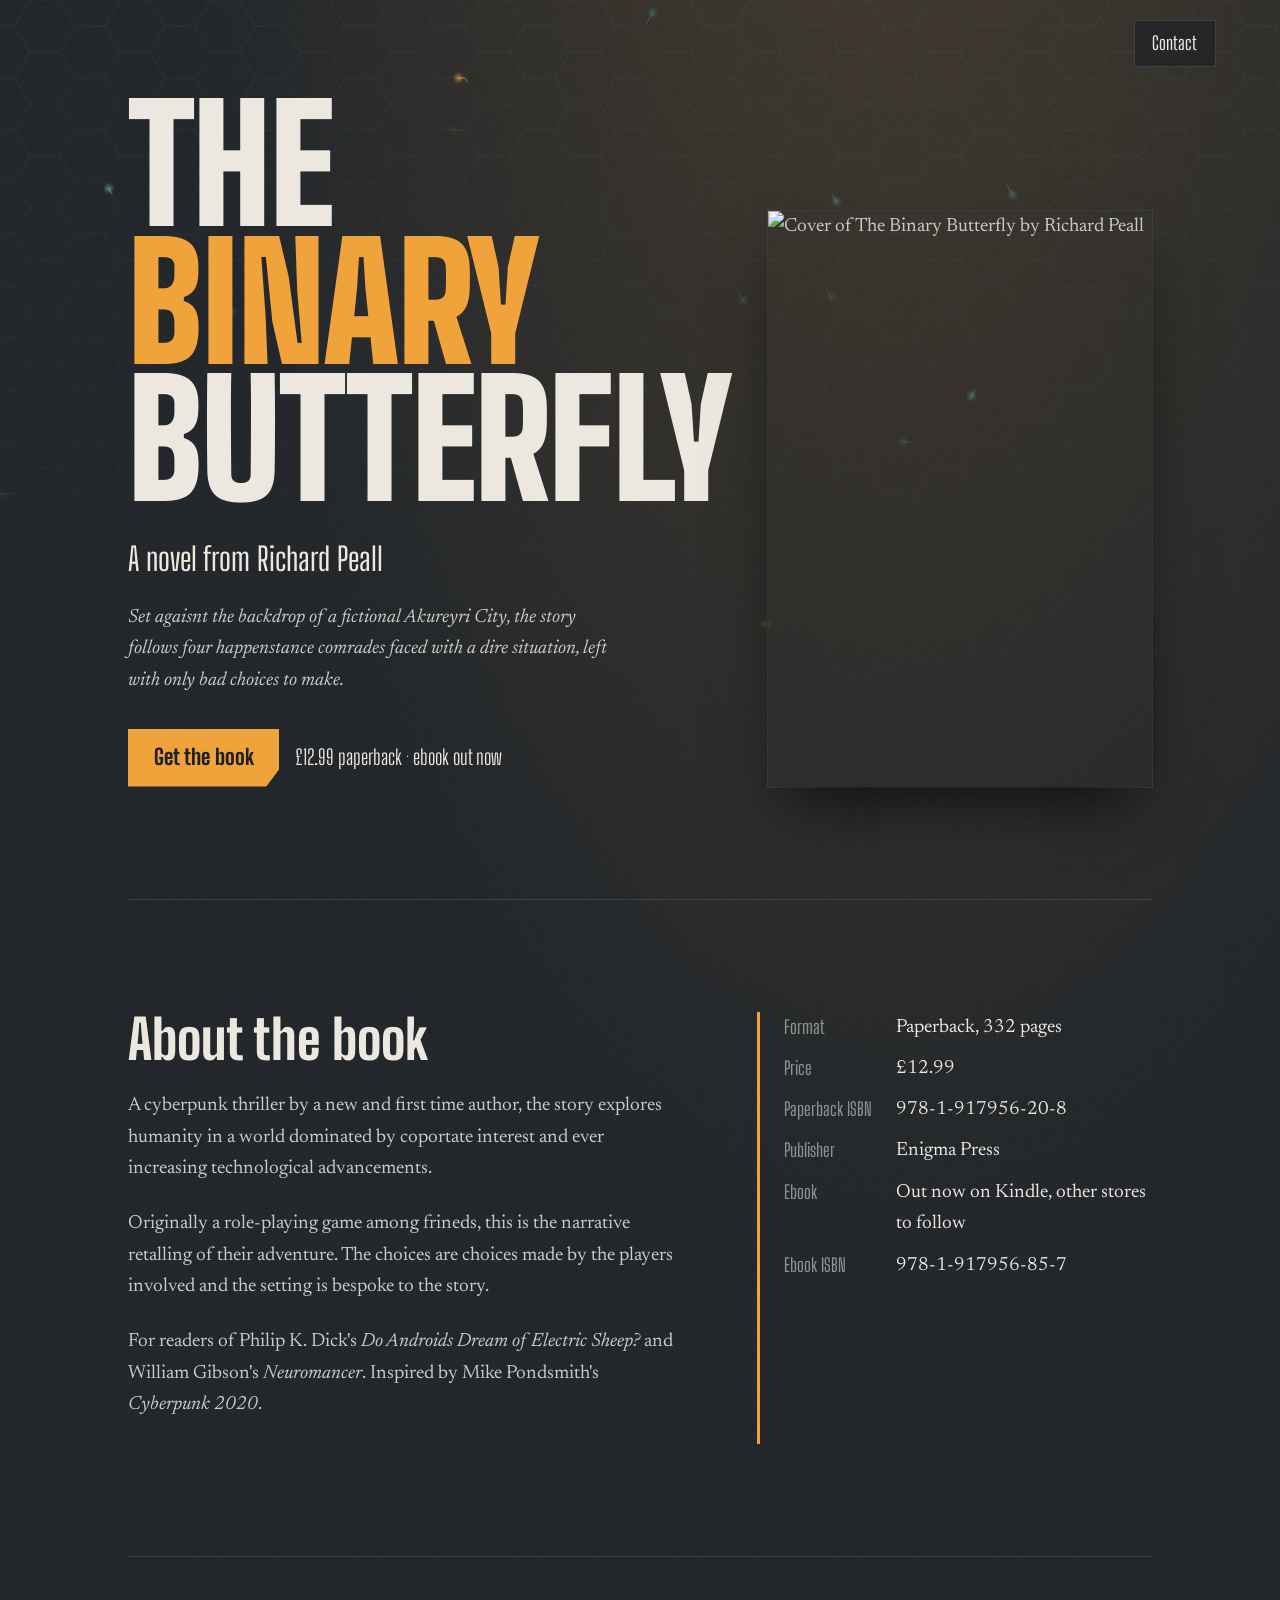
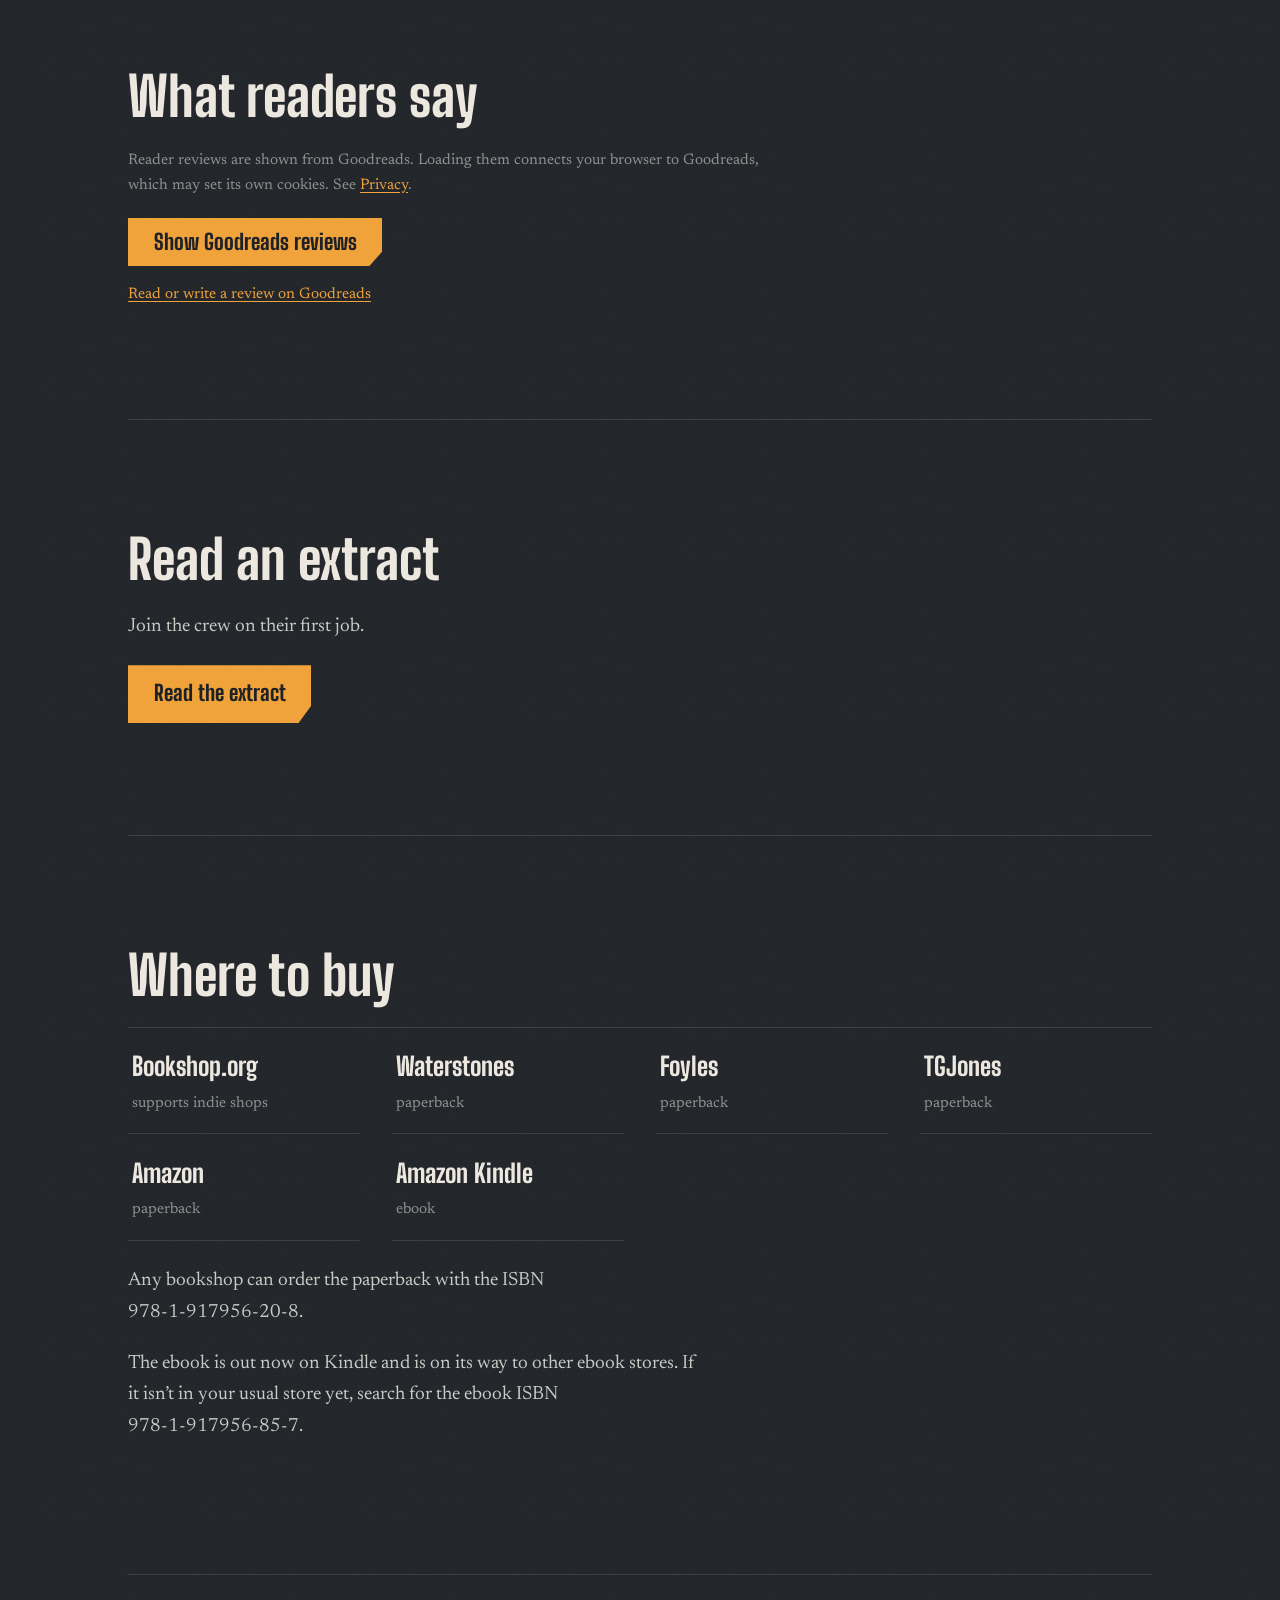
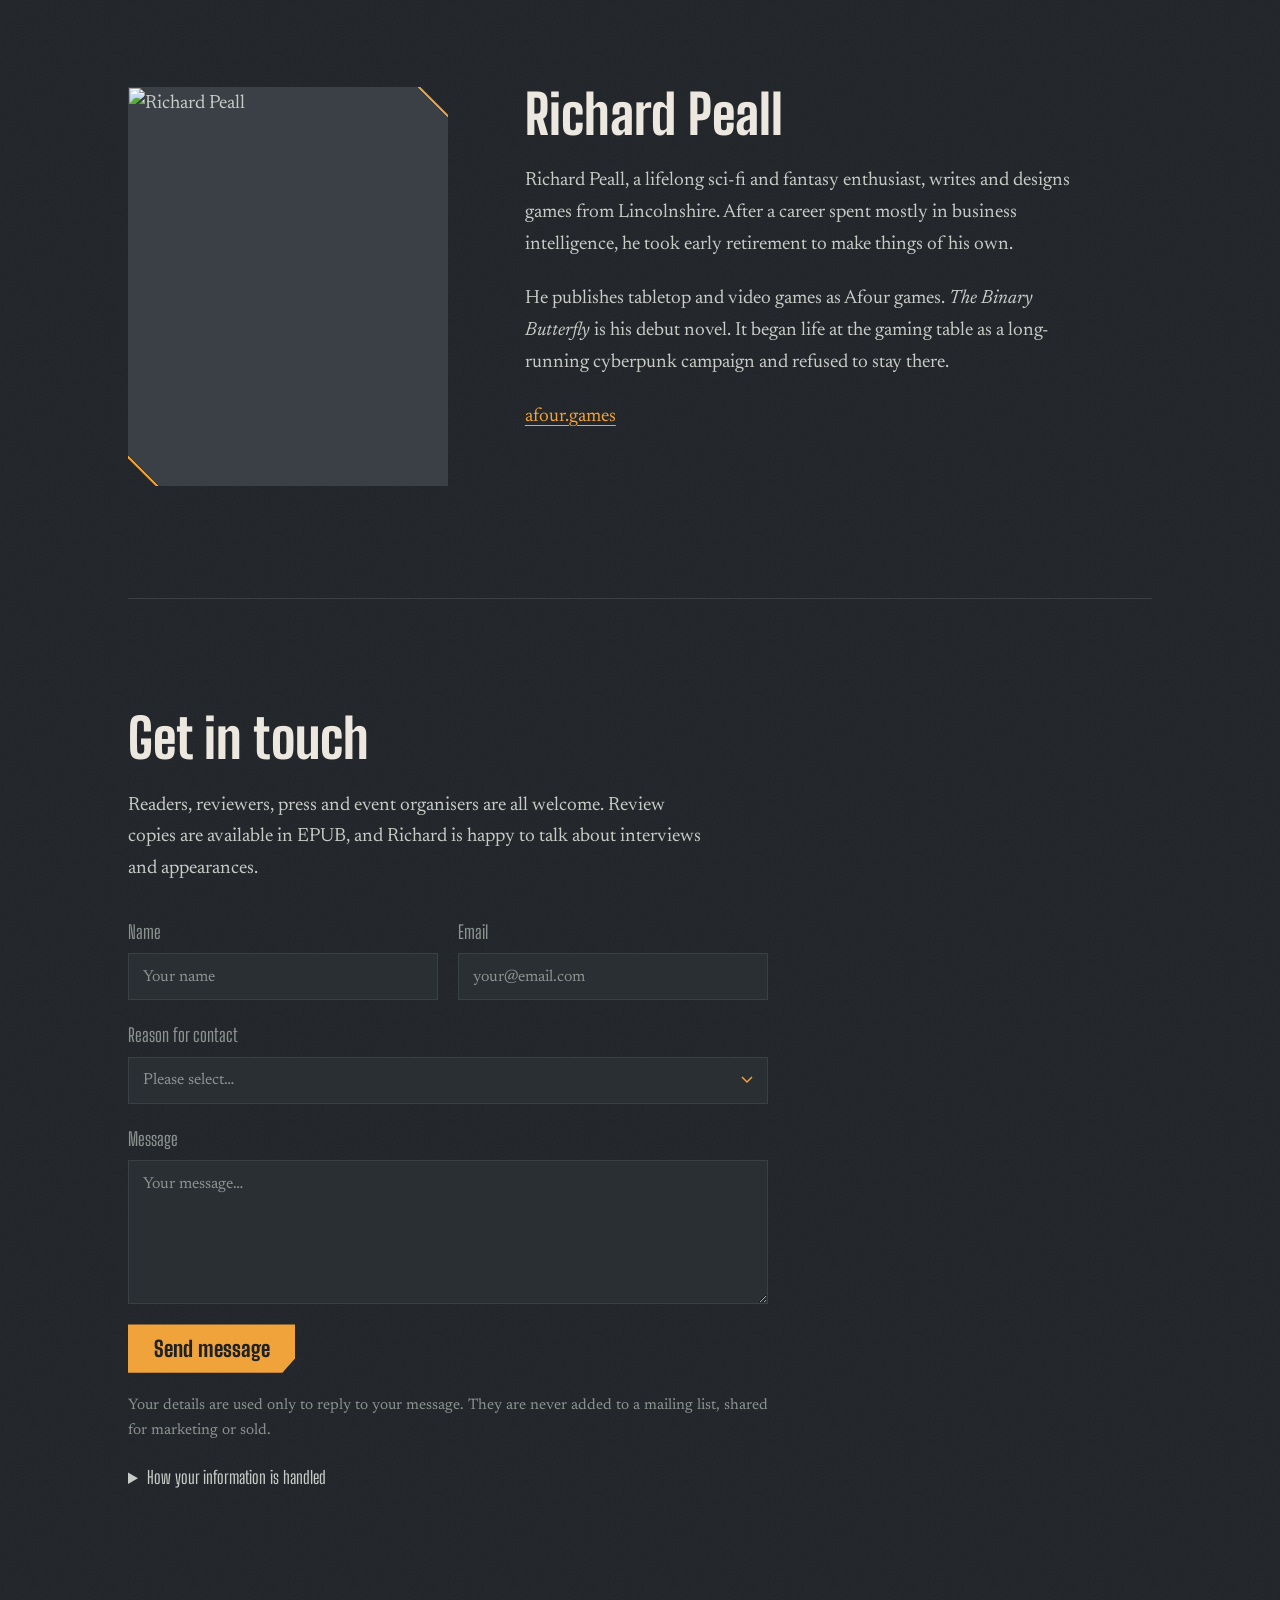
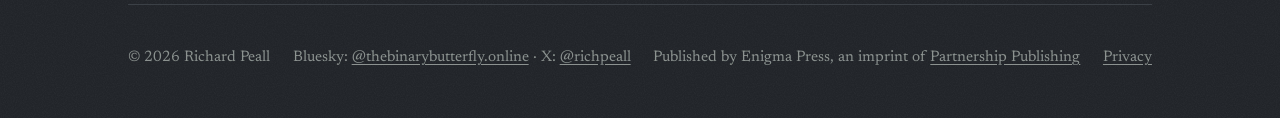
==== commit a065ae2b: "Set the Goodreads widget height to 300px Matches the regenerated widget code; its address and 640px " ====
--- a/index.html
+++ b/index.html
@@ -176,7 +176,7 @@
 /* ---------- Goodreads reviews: loaded only when the visitor asks ---------- */
 .gr-widget { max-width: 40rem; }
 .gr-consent { margin: 0 0 1.25rem; color: #8C9290; font-size: .95rem; }
-.gr-widget iframe { display: block; width: 100%; height: 400px; border: 0; background: var(--slab); box-shadow: 0 0 0 1px var(--seam); }
+.gr-widget iframe { display: block; width: 100%; height: 300px; border: 0; background: var(--slab); box-shadow: 0 0 0 1px var(--seam); }
 .gr-foot { margin: 1rem 0 0; font-size: .95rem; }
 
 /* ---------- Where to buy ---------- */
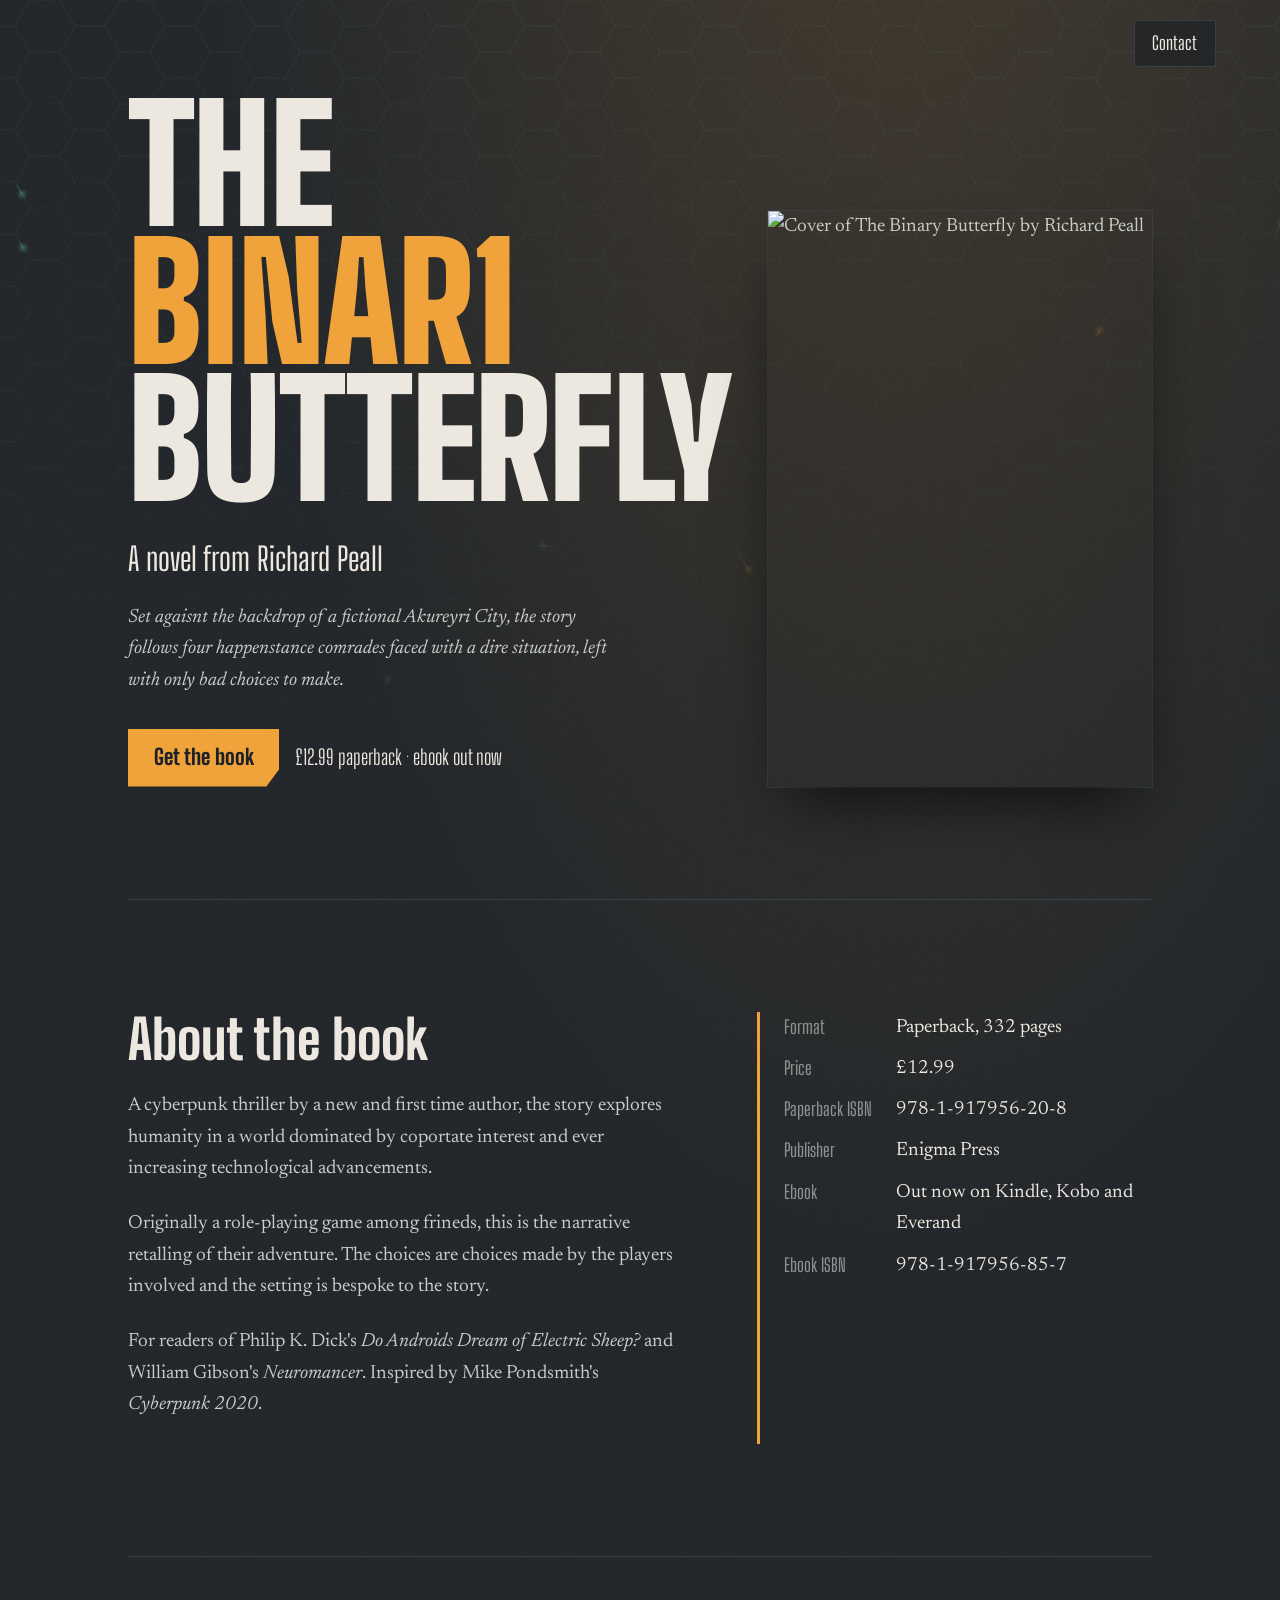
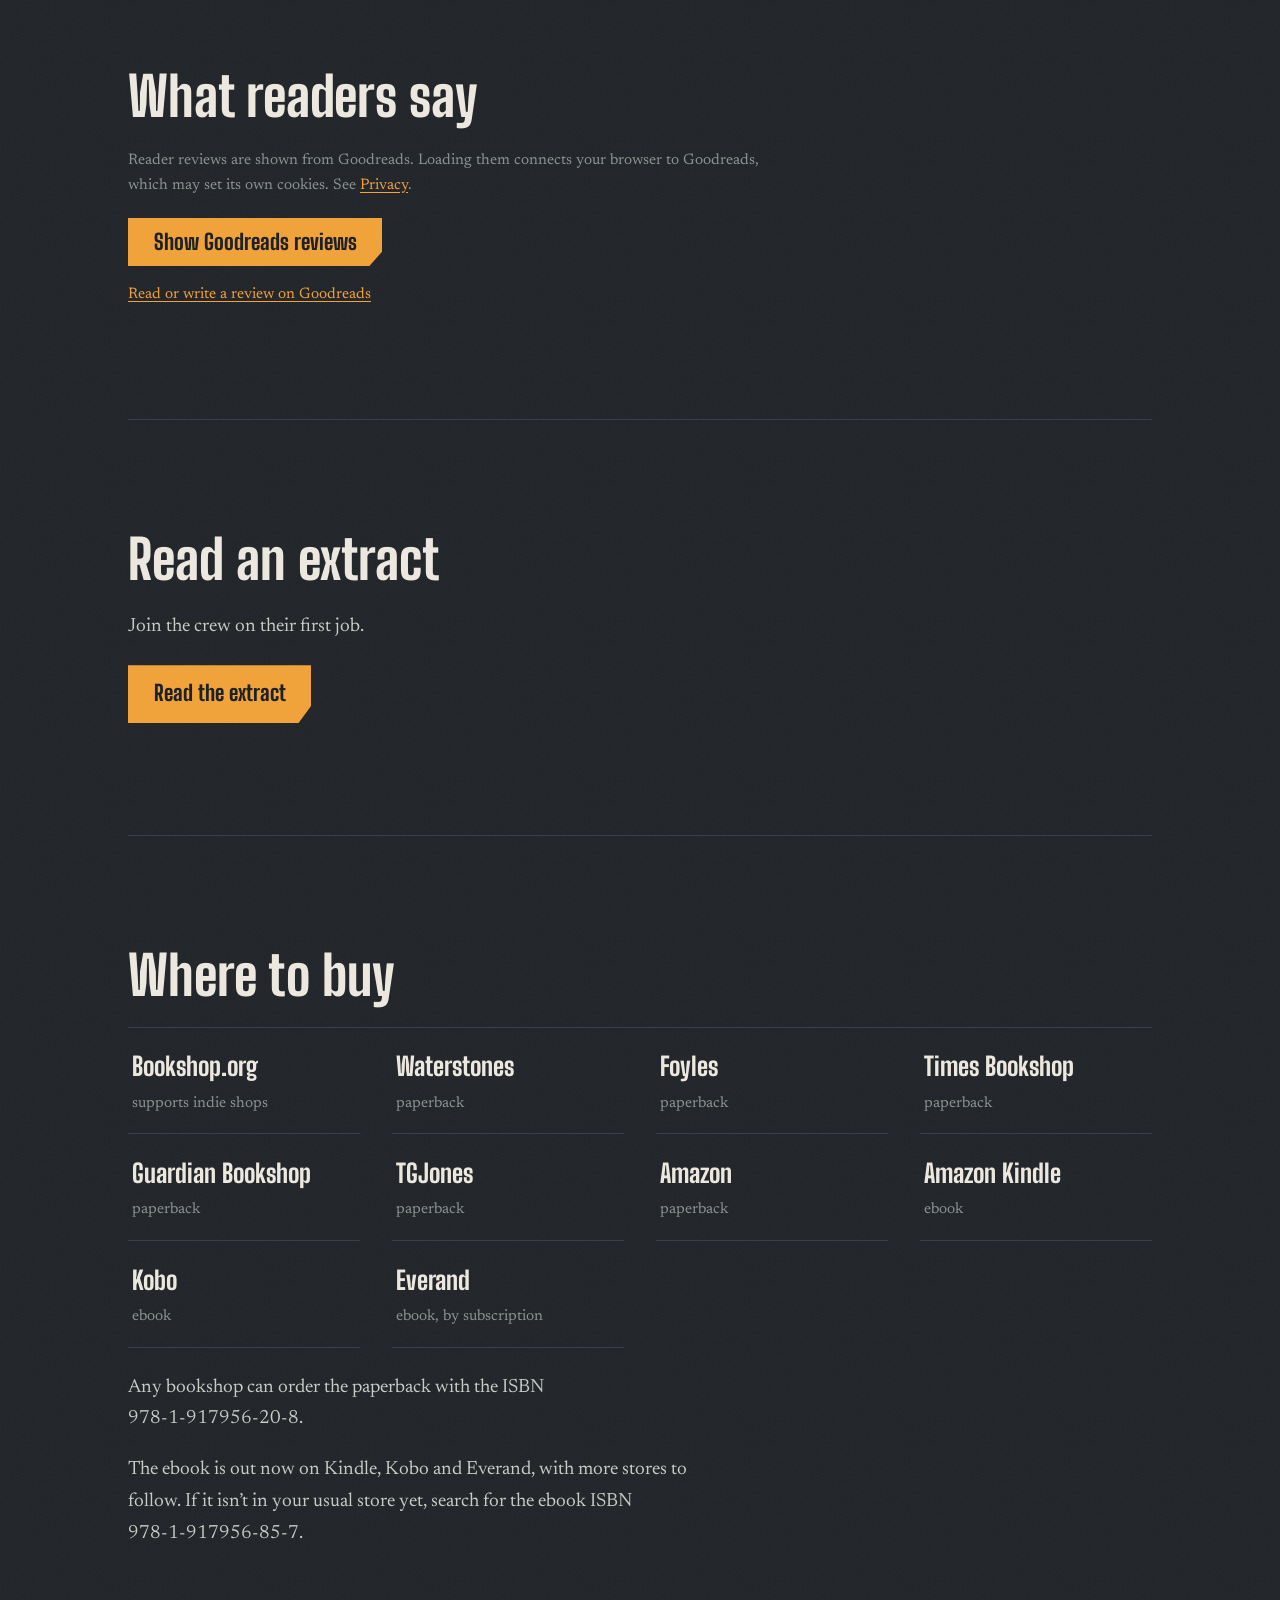
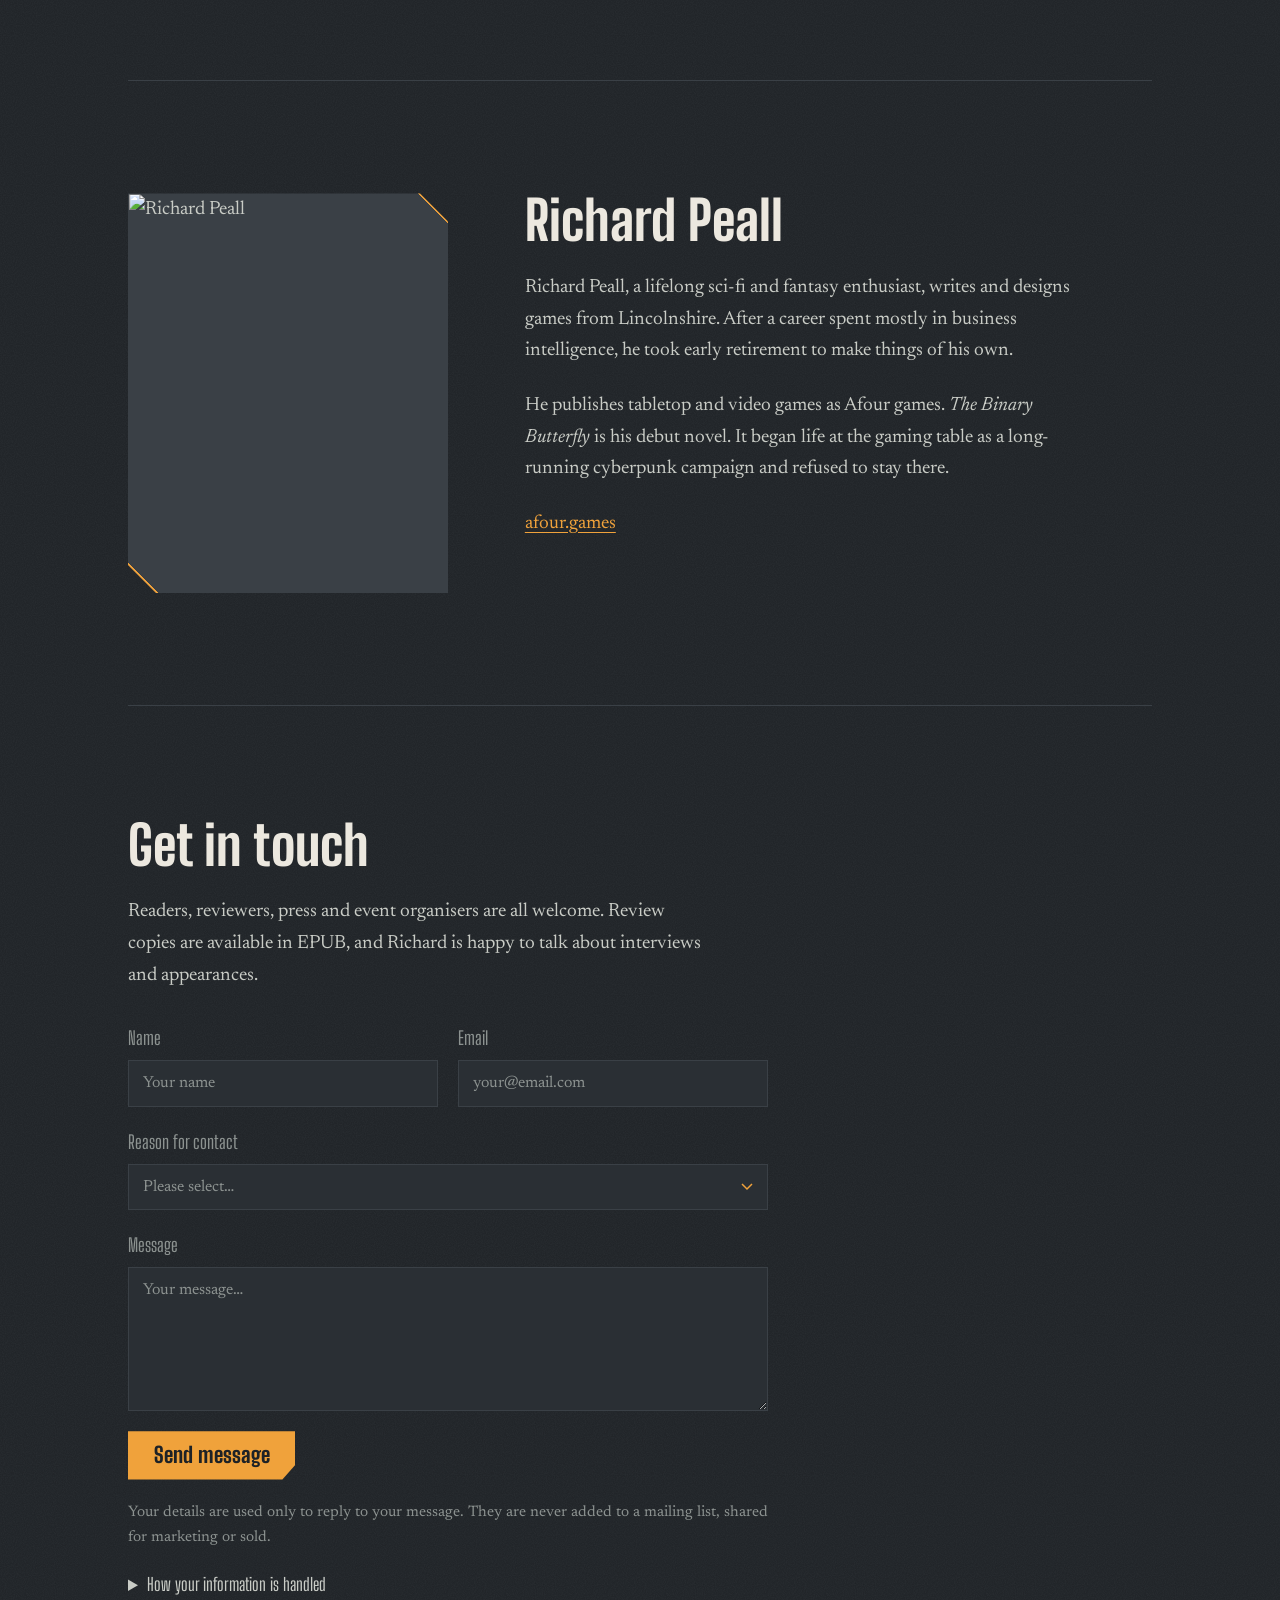
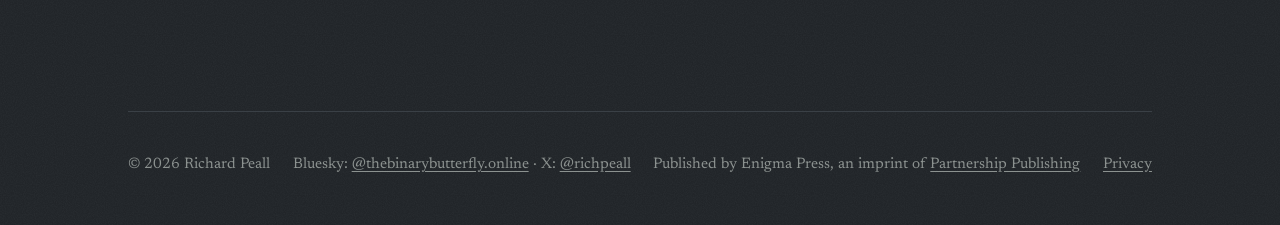
==== commit fe47bfd4: "Add Kobo, Everand, Times Bookshop and Guardian Bookshop Kobo and Everand (subscription) for the eboo" ====
--- a/index.html
+++ b/index.html
@@ -282,7 +282,7 @@
           <dt>Price</dt><dd>£12.99</dd>
           <dt>Paperback ISBN</dt><dd>978-1-917956-20-8</dd>
           <dt>Publisher</dt><dd>Enigma Press</dd>
-          <dt>Ebook</dt><dd>Out now on Kindle, other stores to follow</dd>
+          <dt>Ebook</dt><dd>Out now on Kindle, Kobo and Everand</dd>
           <dt>Ebook ISBN</dt><dd>978-1-917956-85-7</dd>
         </dl>
       </div>
@@ -321,12 +321,16 @@
         <li><a href="https://uk.bookshop.org/p/books/the-binary-butterfly-richard-peall/90111f8dfc41b862?ean=9781917956208">Bookshop.org <small>supports indie shops</small></a></li>
         <li><a href="https://www.waterstones.com/book/the-binary-butterfly/richard-peall/9781917956208">Waterstones <small>paperback</small></a></li>
         <li><a href="https://www.foyles.co.uk/book/the-binary-butterfly/richard-peall/9781917956208">Foyles <small>paperback</small></a></li>
+        <li><a href="https://timesbookshop.co.uk/the-binary-butterfly-9781917956208/">Times Bookshop <small>paperback</small></a></li>
+        <li><a href="https://guardianbookshop.com/the-binary-butterfly-9781917956208/">Guardian Bookshop <small>paperback</small></a></li>
         <li><a href="https://www.tgjonesonline.co.uk/Product/RICHARD-PEALL/THE-BINARY-BUTTERFLY/15994697">TGJones <small>paperback</small></a></li>
         <li><a href="https://www.amazon.co.uk/Binary-Butterfly-Richard-Peall/dp/1917956207/">Amazon <small>paperback</small></a></li>
         <li><a href="https://www.amazon.co.uk/Binary-Butterfly-Richard-Peall-ebook/dp/B0HNTZDP33/">Amazon Kindle <small>ebook</small></a></li>
+        <li><a href="https://www.kobo.com/gb/en/ebook/the-binary-butterfly-1">Kobo <small>ebook</small></a></li>
+        <li><a href="https://www.everand.com/book/1089298247/The-Binary-Butterfly">Everand <small>ebook, by subscription</small></a></li>
       </ul>
       <p class="prose" style="margin-top:1.5rem">Any bookshop can order the paperback with the ISBN <span class="nowrap">978-1-917956-20-8</span>.</p>
-      <p class="prose">The ebook is out now on Kindle and is on its way to other ebook stores. If it isn’t in your usual store yet, search for the ebook ISBN <span class="nowrap">978-1-917956-85-7</span>.</p>
+      <p class="prose">The ebook is out now on Kindle, Kobo and Everand, with more stores to follow. If it isn’t in your usual store yet, search for the ebook ISBN <span class="nowrap">978-1-917956-85-7</span>.</p>
     </section>
 
     <section id="author">
